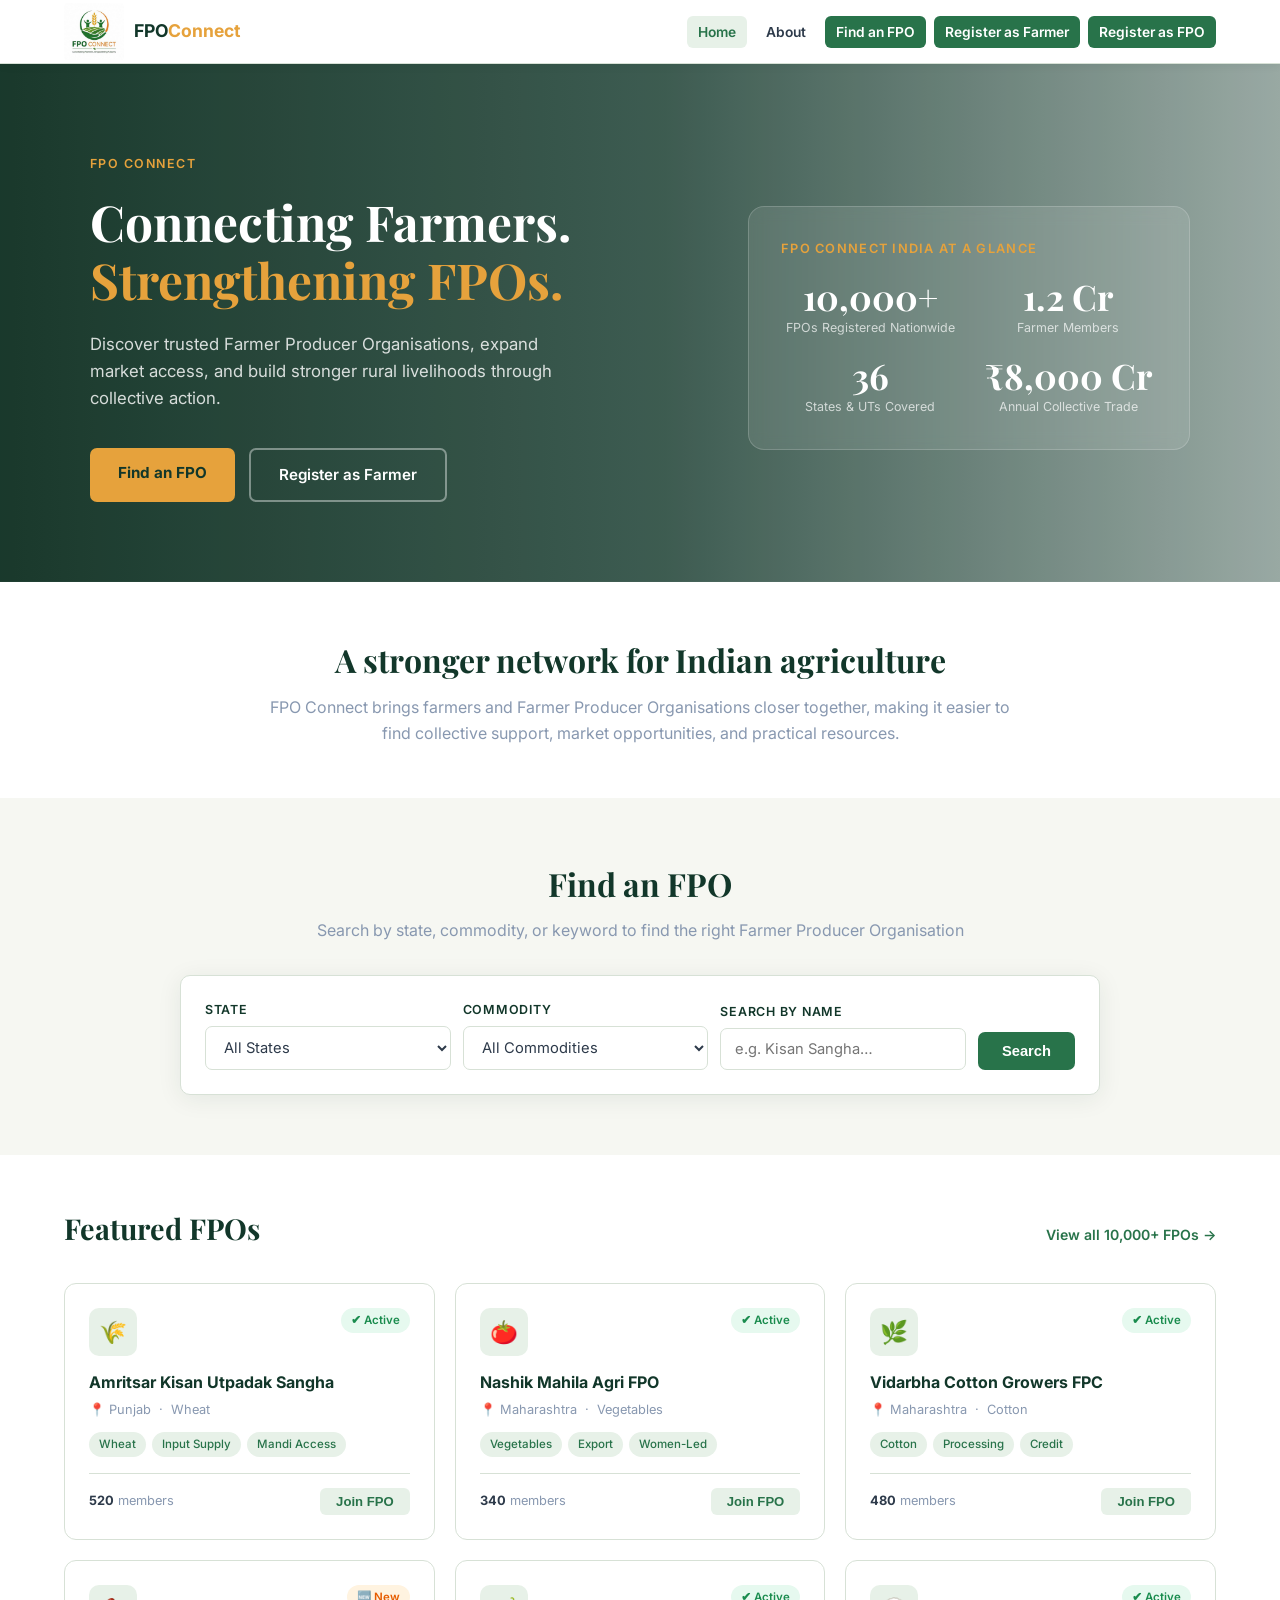
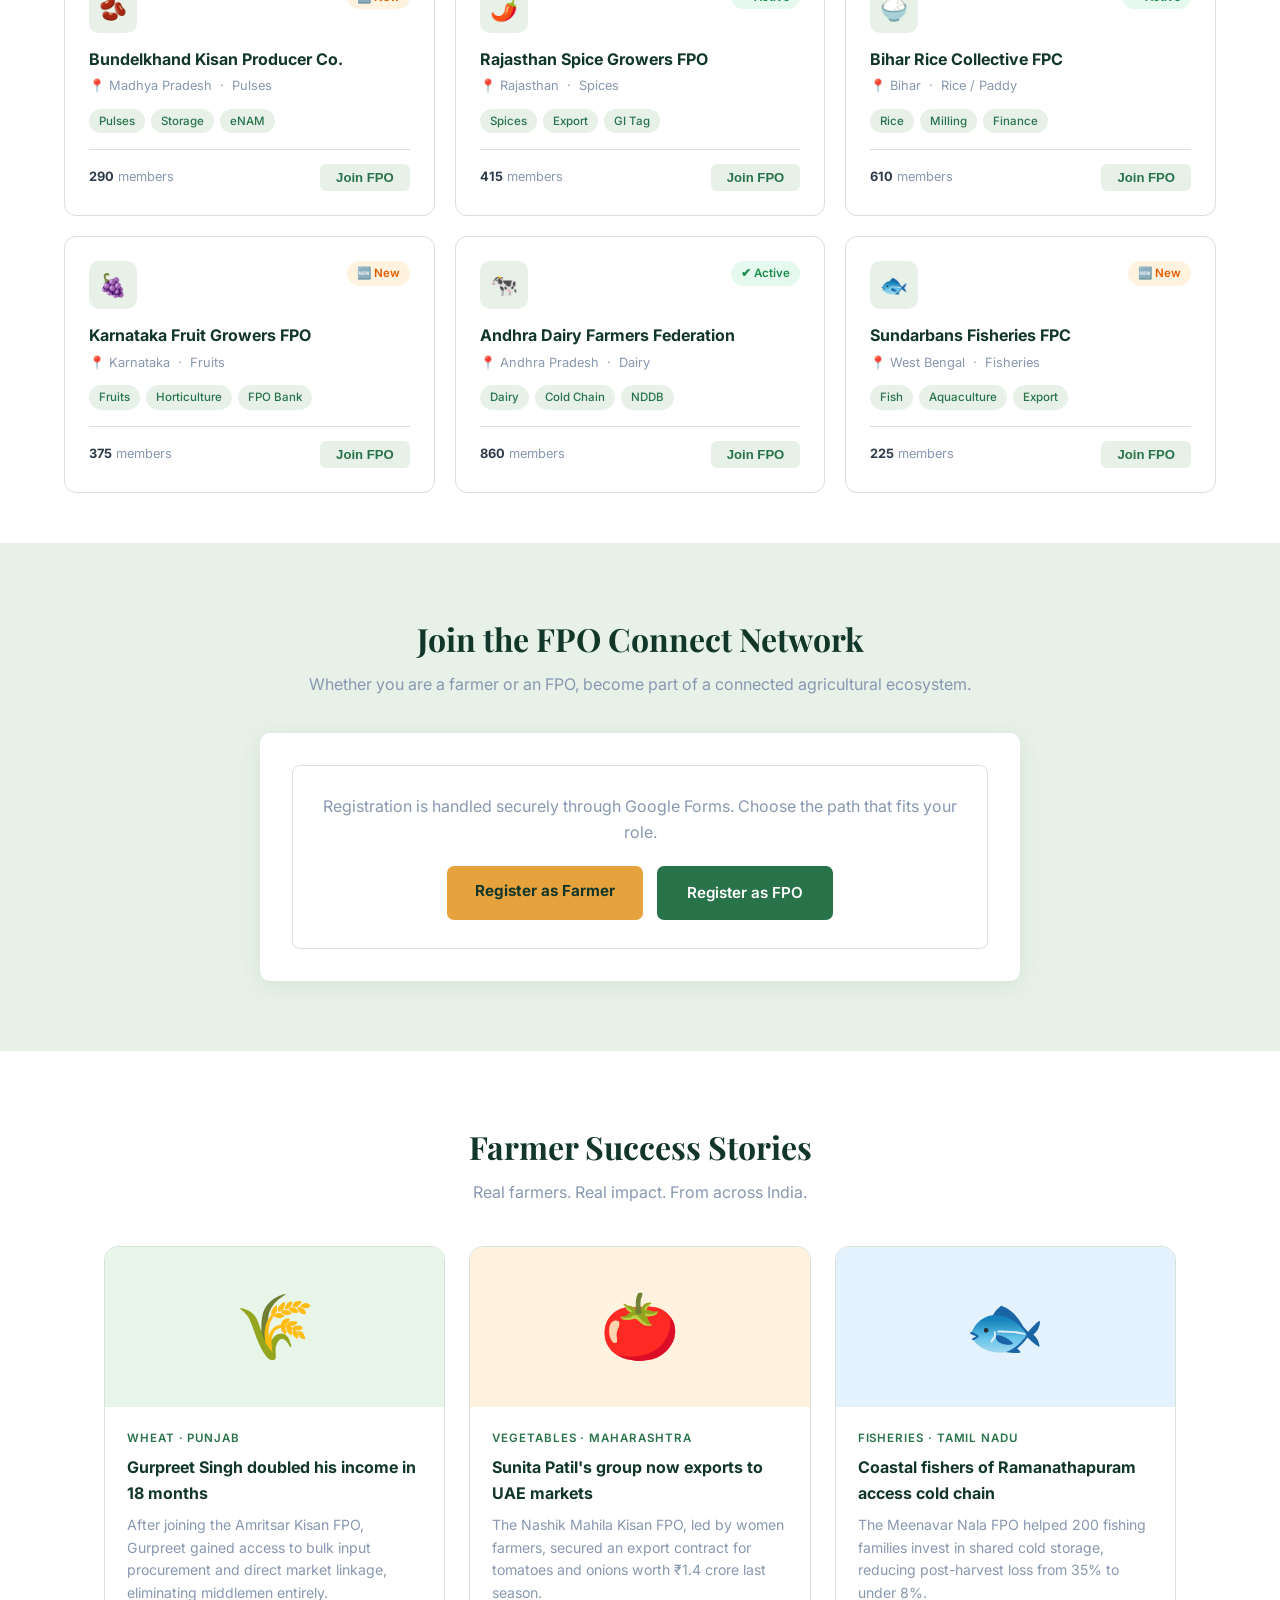
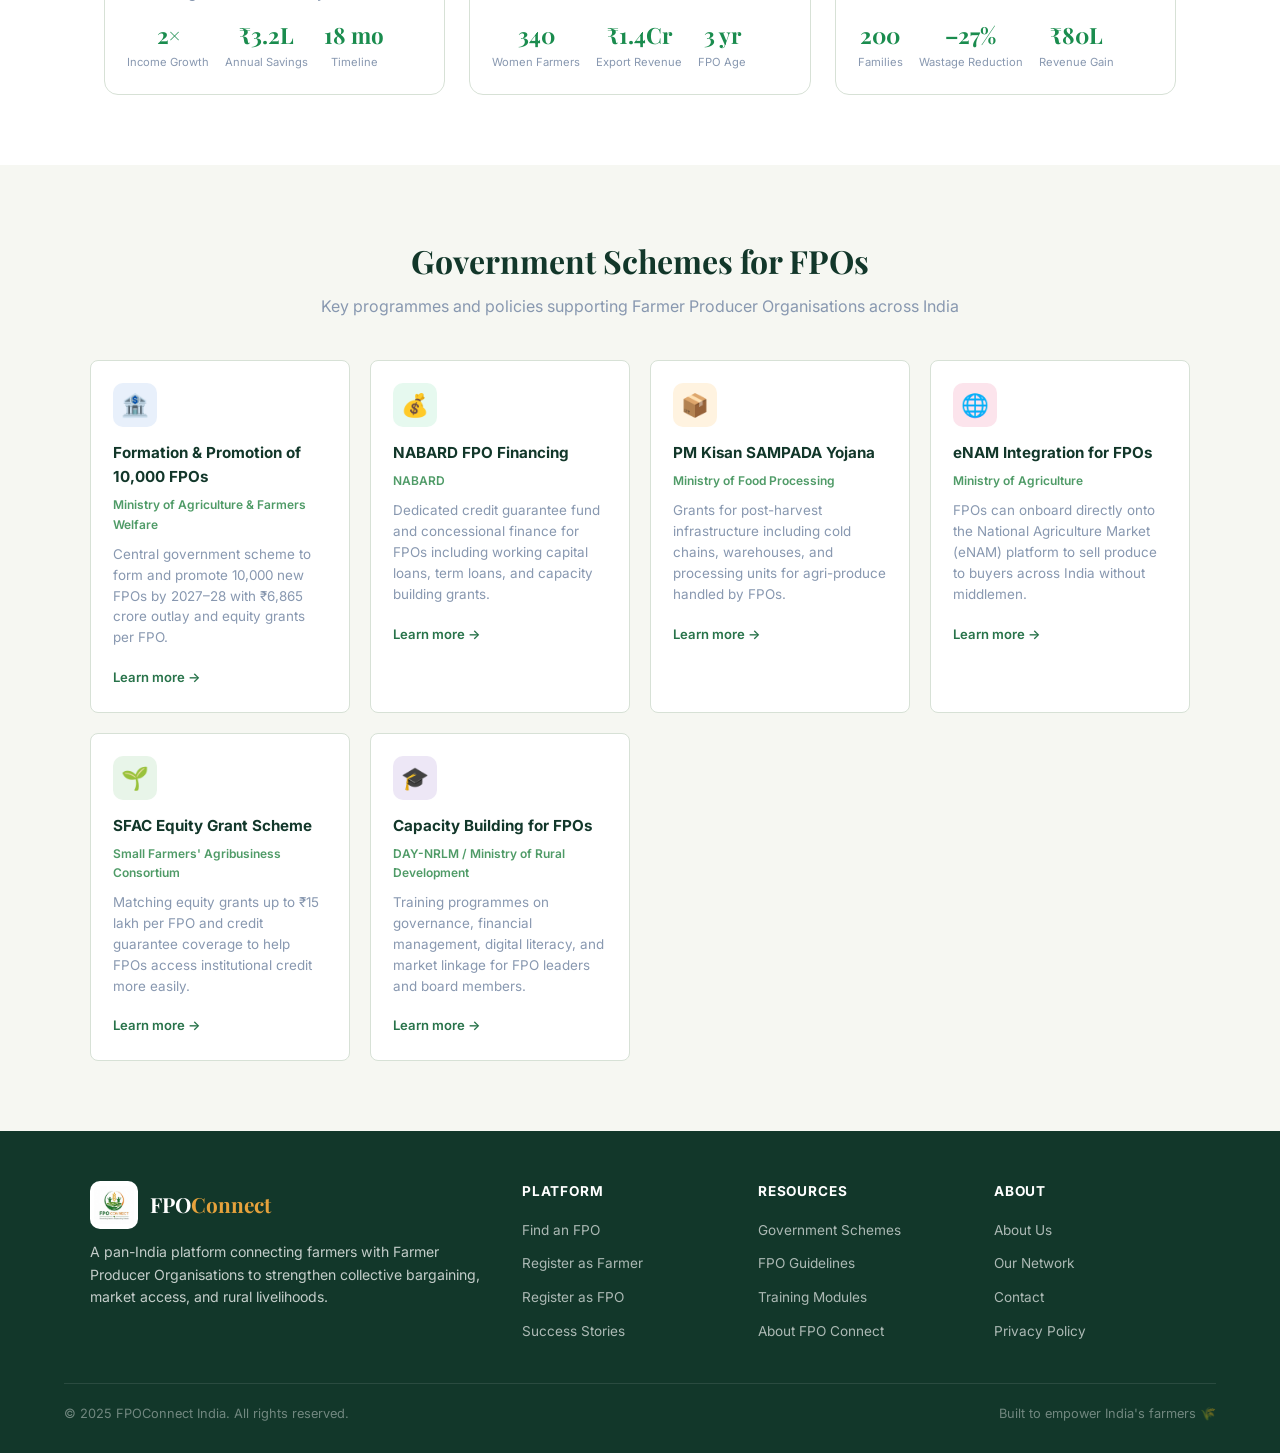
==== index.html @ 948e5278 "Add new HTML pages for various FPO schemes - Created capacity-building-fpos.html for training progra" ====
<!DOCTYPE html>
<html lang="en">
<head>
<meta charset="UTF-8"/>
<meta name="viewport" content="width=device-width, initial-scale=1.0"/>
<title>FPO Connect India – Find & Join Farmer Producer Organisations</title>
<link href="https://fonts.googleapis.com/css2?family=Inter:wght@300;400;500;600;700&family=Playfair+Display:wght@700&display=swap" rel="stylesheet"/>
<style>
  :root {
    --blue-dark: #12372a;
    --blue-mid: #28734a;
    --blue-light: #4f9b67;
    --blue-pale: #e7f1e8;
    --accent: #e6a23c;
    --white: #ffffff;
    --gray-light: #f6f7f2;
    --gray-mid: #8898b0;
    --gray-dark: #2d3a4a;
    --green: #1a8c4e;
    --border: #d7e1d6;
  }
  *, *::before, *::after { box-sizing: border-box; margin: 0; padding: 0; }
  html { scroll-behavior: smooth; }
  body { font-family: 'Inter', sans-serif; color: var(--gray-dark); background: var(--white); line-height: 1.6; }

  /* NAV */
  nav {
    position: sticky; top: 0; z-index: 100;
    background: var(--white);
    border-bottom: 1px solid var(--border);
    display: flex; align-items: center; justify-content: space-between;
    padding: 0 5%; height: 64px;
    box-shadow: 0 2px 8px rgba(18,55,42,0.07);
  }
  .nav-logo { display: flex; align-items: center; gap: 10px; text-decoration: none; }
  .nav-logo-icon { width: 36px; height: 36px; background: var(--blue-mid); border-radius: 8px; display: flex; align-items: center; justify-content: center; }
  .nav-logo-icon svg { width: 22px; height: 22px; fill: white; }
  .nav-logo-img { width: 60px; height: 60px; object-fit: contain; border-radius: 6px; }
  .nav-logo-text { font-weight: 700; font-size: 1.1rem; color: var(--blue-dark); }
  .nav-logo-text span { color: var(--accent); }
  .nav-links { display: flex; align-items: center; gap: 8px; list-style: none; }
  .nav-links a { text-decoration: none; color: var(--gray-dark); font-size: 0.86rem; font-weight: 600; padding: 8px 11px; border-radius: 6px; transition: color 0.2s, background 0.2s; }
  .nav-links a:hover, .nav-links a.active { color: var(--blue-mid); background: var(--blue-pale); }
  .nav-links a.nav-cta { color: white; background: var(--blue-mid); }
  .nav-links a.nav-cta:hover { color: white; background: var(--blue-dark); }
  .nav-links a:hover { color: var(--blue-mid); }
  .nav-cta { background: var(--blue-mid); color: white; border: none; padding: 9px 20px; border-radius: 6px; font-size: 0.88rem; font-weight: 600; cursor: pointer; text-decoration: none; transition: background 0.2s; }
  .nav-cta:hover { background: var(--blue-dark); }

  /* HERO */
  .hero {
    background: linear-gradient(90deg, rgba(12,45,31,0.94) 0%, rgba(18,55,42,0.8) 52%, rgba(18,55,42,0.38) 100%), url('https://images.unsplash.com/photo-1501004318641-b39e6451bec6?auto=format&fit=crop&w=1800&q=85');
    background-size: cover;
    background-position: center;
    color: white;
    padding: 90px 5% 80px;
    position: relative;
    overflow: hidden;
  }
  .hero::before { content: ''; position: absolute; inset: 0; background: rgba(18,55,42,0.08); pointer-events: none; }
  .hero-inner { max-width: 1100px; margin: 0 auto; display: grid; grid-template-columns: 1.15fr 0.85fr; gap: 60px; align-items: center; position: relative; z-index: 1; }
  .hero-eyebrow { font-size: 0.78rem; font-weight: 600; letter-spacing: 0.12em; text-transform: uppercase; color: var(--accent); margin-bottom: 18px; }
  .hero h1 { font-family: 'Playfair Display', serif; font-size: clamp(2rem, 4vw, 3.1rem); line-height: 1.18; margin-bottom: 22px; }
  .hero h1 span { color: var(--accent); }
  .hero-sub { font-size: 1.05rem; color: rgba(255,255,255,0.82); margin-bottom: 36px; max-width: 480px; }
  .hero-btns { display: flex; gap: 14px; flex-wrap: wrap; }
  .btn-primary { background: var(--accent); color: var(--blue-dark); padding: 13px 28px; border-radius: 7px; font-weight: 700; font-size: 0.95rem; text-decoration: none; border: none; cursor: pointer; transition: transform 0.15s, box-shadow 0.15s; }
  .btn-primary:hover { transform: translateY(-2px); box-shadow: 0 6px 20px rgba(244,160,33,0.4); }
  .btn-secondary { background: transparent; color: white; padding: 13px 28px; border-radius: 7px; font-weight: 600; font-size: 0.95rem; text-decoration: none; border: 2px solid rgba(255,255,255,0.4); cursor: pointer; transition: border-color 0.2s; }
  .btn-secondary:hover { border-color: white; }

  /* Hero stats card */
  .hero-stats { background: rgba(255,255,255,0.1); border: 1px solid rgba(255,255,255,0.18); border-radius: 16px; padding: 32px; backdrop-filter: blur(8px); }
  .hero-stats h3 { font-size: 0.8rem; font-weight: 600; letter-spacing: 0.1em; text-transform: uppercase; color: var(--accent); margin-bottom: 20px; }
  .stat-row { display: grid; grid-template-columns: 1fr 1fr; gap: 20px; }
  .stat-item { text-align: center; }
  .stat-num { font-family: 'Playfair Display', serif; font-size: 2.2rem; font-weight: 700; color: white; line-height: 1; }
  .stat-label { font-size: 0.78rem; color: rgba(255,255,255,0.7); margin-top: 4px; }

  /* SEARCH SECTION */
  .search-section { background: var(--gray-light); padding: 60px 5%; }
  .search-section h2 { text-align: center; font-family: 'Playfair Display', serif; font-size: 2rem; color: var(--blue-dark); margin-bottom: 8px; }
  .search-section p { text-align: center; color: var(--gray-mid); margin-bottom: 32px; }
  .search-box { max-width: 920px; margin: 0 auto; background: white; border-radius: 10px; border: 1px solid var(--border); box-shadow: 0 4px 24px rgba(18,55,42,0.08); padding: 24px; }
  .search-row { display: grid; grid-template-columns: 1fr 1fr 1fr auto; gap: 12px; align-items: end; }
  .field label { display: block; font-size: 0.78rem; font-weight: 600; color: var(--blue-dark); margin-bottom: 6px; text-transform: uppercase; letter-spacing: 0.06em; }
  .field select, .field input { width: 100%; padding: 11px 14px; border: 1.5px solid var(--border); border-radius: 7px; font-size: 0.92rem; font-family: 'Inter', sans-serif; color: var(--gray-dark); background: white; outline: none; transition: border-color 0.2s; }
  .field select:focus, .field input:focus { border-color: var(--blue-light); }
  .search-btn { background: var(--blue-mid); color: white; border: none; padding: 11px 24px; border-radius: 7px; font-size: 0.92rem; font-weight: 600; cursor: pointer; white-space: nowrap; transition: background 0.2s; }
  .search-btn:hover { background: var(--blue-dark); }

  /* FPO DIRECTORY */
  .directory { padding: 70px 5%; max-width: 1200px; margin: 0 auto; }
  .section-header { display: flex; justify-content: space-between; align-items: baseline; margin-bottom: 32px; }
  .section-header h2 { font-family: 'Playfair Display', serif; font-size: 1.8rem; color: var(--blue-dark); }
  .section-header a { color: var(--blue-mid); font-size: 0.88rem; font-weight: 600; text-decoration: none; }
  .fpo-grid { display: grid; grid-template-columns: repeat(auto-fill, minmax(300px, 1fr)); gap: 20px; }
  .fpo-card {
    background: white; border: 1.5px solid var(--border); border-radius: 12px; padding: 24px;
    transition: border-color 0.2s, box-shadow 0.2s; cursor: pointer;
  }
  .fpo-card:hover { border-color: var(--blue-light); box-shadow: 0 6px 24px rgba(18,55,42,0.1); transform: translateY(-2px); }
  .fpo-card-top { display: flex; justify-content: space-between; align-items: flex-start; margin-bottom: 14px; }
  .fpo-avatar { width: 48px; height: 48px; border-radius: 10px; background: var(--blue-pale); display: flex; align-items: center; justify-content: center; font-size: 1.4rem; }
  .fpo-badge { font-size: 0.72rem; font-weight: 600; padding: 3px 10px; border-radius: 20px; }
  .badge-active { background: #e6f9ef; color: var(--green); }
  .badge-new { background: #fff3e0; color: #e65c00; }
  .fpo-name { font-weight: 700; font-size: 1rem; color: var(--blue-dark); margin-bottom: 4px; }
  .fpo-meta { font-size: 0.8rem; color: var(--gray-mid); margin-bottom: 12px; }
  .fpo-tags { display: flex; flex-wrap: wrap; gap: 6px; margin-bottom: 16px; }
  .tag { font-size: 0.72rem; background: var(--blue-pale); color: var(--blue-mid); padding: 3px 10px; border-radius: 20px; font-weight: 500; }
  .fpo-card-footer { display: flex; justify-content: space-between; align-items: center; border-top: 1px solid var(--border); padding-top: 14px; }
  .fpo-members { font-size: 0.8rem; color: var(--gray-mid); }
  .fpo-members strong { color: var(--gray-dark); }
  .join-btn { font-size: 0.82rem; font-weight: 600; color: var(--blue-mid); background: var(--blue-pale); border: none; padding: 6px 16px; border-radius: 6px; cursor: pointer; transition: background 0.2s; }
  .join-btn:hover { background: var(--blue-light); color: white; }

  /* REGISTRATION */
  .registration { background: var(--blue-pale); padding: 70px 5%; }
  .reg-inner { max-width: 760px; margin: 0 auto; }
  .reg-inner h2 { font-family: 'Playfair Display', serif; font-size: 2rem; color: var(--blue-dark); text-align: center; margin-bottom: 8px; }
  .reg-inner > p { text-align: center; color: var(--gray-mid); margin-bottom: 36px; }
  .reg-form { background: white; border-radius: 10px; padding: 32px; box-shadow: 0 4px 24px rgba(18,55,42,0.08); }
  .external-form-card { text-align: center; padding: 28px 20px; border: 1px solid var(--border); border-radius: 8px; background: #fff; }
  .external-form-card p { color: var(--gray-mid); margin-bottom: 20px; }
  .form-grid { display: grid; grid-template-columns: 1fr 1fr; gap: 20px; }
  .form-group { display: flex; flex-direction: column; gap: 6px; }
  .form-group.full { grid-column: 1 / -1; }
  .form-group label { font-size: 0.82rem; font-weight: 600; color: var(--blue-dark); }
  .form-group input, .form-group select, .form-group textarea {
    padding: 11px 14px; border: 1.5px solid var(--border); border-radius: 7px;
    font-size: 0.92rem; font-family: 'Inter', sans-serif; color: var(--gray-dark);
    outline: none; transition: border-color 0.2s; resize: vertical;
  }
  .form-group input:focus, .form-group select:focus, .form-group textarea:focus { border-color: var(--blue-light); }
  .form-submit { margin-top: 24px; text-align: center; }
  .form-submit button { background: var(--blue-mid); color: white; border: none; padding: 14px 40px; border-radius: 8px; font-size: 1rem; font-weight: 700; cursor: pointer; transition: background 0.2s; }
  .form-submit button:hover { background: var(--blue-dark); }
  .form-note { font-size: 0.78rem; color: var(--gray-mid); margin-top: 10px; }

  /* SUCCESS STORIES */
  .stories { padding: 70px 5%; max-width: 1200px; margin: 0 auto; }
  .stories h2 { font-family: 'Playfair Display', serif; font-size: 2rem; color: var(--blue-dark); text-align: center; margin-bottom: 8px; }
  .stories > p { text-align: center; color: var(--gray-mid); margin-bottom: 40px; }
  .stories-grid { display: grid; grid-template-columns: repeat(auto-fill, minmax(320px, 1fr)); gap: 24px; }
  .story-card { border-radius: 14px; overflow: hidden; border: 1px solid var(--border); transition: box-shadow 0.2s; }
  .story-card:hover { box-shadow: 0 8px 28px rgba(13,43,94,0.12); }
  .story-img { height: 160px; display: flex; align-items: center; justify-content: center; font-size: 4rem; }
  .story-body { padding: 22px; }
  .story-tag { font-size: 0.72rem; font-weight: 600; text-transform: uppercase; letter-spacing: 0.08em; color: var(--blue-mid); margin-bottom: 8px; }
  .story-title { font-weight: 700; font-size: 1rem; color: var(--blue-dark); margin-bottom: 8px; }
  .story-text { font-size: 0.88rem; color: var(--gray-mid); line-height: 1.6; margin-bottom: 14px; }
  .story-impact { display: flex; gap: 16px; }
  .impact-item { text-align: center; }
  .impact-num { font-family: 'Playfair Display', serif; font-size: 1.4rem; color: var(--green); font-weight: 700; }
  .impact-label { font-size: 0.7rem; color: var(--gray-mid); }

  /* SCHEMES */
  .schemes { background: var(--gray-light); padding: 70px 5%; }
  .schemes-inner { max-width: 1100px; margin: 0 auto; }
  .schemes-inner h2 { font-family: 'Playfair Display', serif; font-size: 2rem; color: var(--blue-dark); text-align: center; margin-bottom: 8px; }
  .schemes-inner > p { text-align: center; color: var(--gray-mid); margin-bottom: 40px; }
  .schemes-grid { display: grid; grid-template-columns: repeat(auto-fill, minmax(260px, 1fr)); gap: 20px; }
  .scheme-card { background: white; border-radius: 8px; padding: 22px; border: 1.5px solid var(--border); transition: transform 0.2s, box-shadow 0.2s; }
  .scheme-card:hover { transform: translateY(-2px); box-shadow: 0 8px 22px rgba(18,55,42,0.08); }
  .scheme-icon { width: 44px; height: 44px; border-radius: 10px; display: flex; align-items: center; justify-content: center; font-size: 1.4rem; margin-bottom: 14px; }
  .scheme-name { font-weight: 700; font-size: 0.95rem; color: var(--blue-dark); margin-bottom: 6px; }
  .scheme-ministry { font-size: 0.75rem; color: var(--blue-light); font-weight: 600; margin-bottom: 10px; }
  .scheme-desc { font-size: 0.84rem; color: var(--gray-mid); line-height: 1.55; margin-bottom: 16px; }
  .scheme-link { font-size: 0.82rem; font-weight: 600; color: var(--blue-mid); text-decoration: none; }
  .scheme-link:hover { text-decoration: underline; }

  /* FOOTER */
  footer { background: var(--blue-dark); color: rgba(255,255,255,0.75); padding: 50px 5% 28px; }
  .footer-inner { max-width: 1100px; margin: 0 auto; display: grid; grid-template-columns: 2fr 1fr 1fr 1fr; gap: 40px; margin-bottom: 40px; }
  .footer-brand p { font-size: 0.88rem; margin-top: 12px; line-height: 1.6; }
  .footer-col h4 { color: white; font-size: 0.85rem; font-weight: 700; margin-bottom: 14px; text-transform: uppercase; letter-spacing: 0.06em; }
  .footer-col ul { list-style: none; display: flex; flex-direction: column; gap: 8px; }
  .footer-col ul a { color: rgba(255,255,255,0.65); text-decoration: none; font-size: 0.85rem; transition: color 0.2s; }
  .footer-col ul a:hover { color: white; }
  .footer-bottom { border-top: 1px solid rgba(255,255,255,0.1); padding-top: 20px; display: flex; justify-content: space-between; font-size: 0.8rem; color: rgba(255,255,255,0.4); }

  /* MODAL */
  .modal-overlay { display: none; position: fixed; inset: 0; background: rgba(0,0,0,0.5); z-index: 200; align-items: center; justify-content: center; }
  .modal-overlay.open { display: flex; }
  .modal { background: white; border-radius: 16px; padding: 36px; max-width: 460px; width: 90%; position: relative; }
  .modal h3 { font-family: 'Playfair Display', serif; font-size: 1.5rem; color: var(--blue-dark); margin-bottom: 8px; }
  .modal p { font-size: 0.9rem; color: var(--gray-mid); margin-bottom: 24px; }
  .modal-close { position: absolute; top: 16px; right: 20px; background: none; border: none; font-size: 1.4rem; cursor: pointer; color: var(--gray-mid); }
  .modal-fields { display: flex; flex-direction: column; gap: 14px; }
  .modal-fields input, .modal-fields select { padding: 11px 14px; border: 1.5px solid var(--border); border-radius: 7px; font-size: 0.92rem; font-family: 'Inter', sans-serif; outline: none; }
  .modal-fields input:focus, .modal-fields select:focus { border-color: var(--blue-light); }
  .modal-submit { background: var(--blue-mid); color: white; border: none; padding: 13px; border-radius: 7px; font-size: 0.95rem; font-weight: 700; cursor: pointer; width: 100%; margin-top: 6px; transition: background 0.2s; }
  .modal-submit:hover { background: var(--blue-dark); }
  .menu-toggle { display: none; border: 0; background: var(--blue-pale); color: var(--blue-dark); border-radius: 6px; padding: 8px 10px; font-size: 1.15rem; cursor: pointer; }
  .about-band { padding: 52px 5%; background: white; text-align: center; }
  .about-band-inner { max-width: 760px; margin: 0 auto; }
  .about-band h2 { font-family: 'Playfair Display', serif; color: var(--blue-dark); font-size: 2rem; margin-bottom: 10px; }
  .about-band p { color: var(--gray-mid); }

  /* TOAST */
  .toast { position: fixed; bottom: 30px; right: 30px; background: var(--green); color: white; padding: 14px 24px; border-radius: 8px; font-weight: 600; font-size: 0.9rem; z-index: 300; transform: translateY(80px); opacity: 0; transition: all 0.3s; box-shadow: 0 4px 20px rgba(0,0,0,0.15); }
  .toast.show { transform: translateY(0); opacity: 1; }

  @media (max-width: 768px) {
    .menu-toggle { display: block; }
    .nav-links { display: none; position: absolute; top: 64px; left: 0; right: 0; padding: 12px 5%; background: white; border-bottom: 1px solid var(--border); box-shadow: 0 8px 16px rgba(18,55,42,0.08); flex-direction: column; align-items: stretch; gap: 4px; }
    .nav-links.open { display: flex; }
    .nav-links a { display: block; padding: 11px 12px; }
    .hero-inner { grid-template-columns: 1fr; }
    .hero-stats { display: none; }
    .search-row { grid-template-columns: 1fr 1fr; }
    .form-grid { grid-template-columns: 1fr; }
    .footer-inner { grid-template-columns: 1fr 1fr; }
    .hero { padding: 70px 5% 60px; background-position: 62% center; }
    .hero-btns a { flex: 1 1 100%; text-align: center; }
    .search-row { grid-template-columns: 1fr; }
    .section-header { align-items: flex-start; gap: 12px; flex-direction: column; }
  }
  @media (max-width: 480px) { .footer-inner { grid-template-columns: 1fr; gap: 26px; } .footer-bottom { flex-direction: column; gap: 6px; } .hero h1 { font-size: 2.15rem; } .reg-form { padding: 20px; } }
</style>
</head>
<body>

<!-- NAV -->
<nav>
  <a href="#home" class="nav-logo">
    <img class="nav-logo-img" src="/assets/fpo.jpeg" alt="FPO Connect Logo" srcset="">
    <span class="nav-logo-text">FPO<span>Connect</span></span>
  </a>
  <button class="menu-toggle" aria-label="Toggle navigation" aria-expanded="false" onclick="toggleMenu()">☰</button>
  <ul class="nav-links" id="navLinks">
    <li><a href="#home" class="active">Home</a></li>
    <li><a href="#about">About</a></li>
    <li><a href="#directory" class="nav-cta">Find an FPO</a></li>
    <li><a href="https://forms.gle/aXaDpitBj1ysu8rj6" class="nav-cta" target="_blank" rel="noopener noreferrer">Register as Farmer</a></li>
    <li><a href="https://forms.gle/9omLhU66EwejdJ8R9" class="nav-cta" target="_blank" rel="noopener noreferrer">Register as FPO</a></li>
  </ul>
</nav>

<!-- HERO -->
<section class="hero" id="home">
  <div class="hero-inner">
    <div>
      <div class="hero-eyebrow">FPO Connect</div>
      <h1>Connecting Farmers. <span>Strengthening FPOs.</span></h1>
      <p class="hero-sub">Discover trusted Farmer Producer Organisations, expand market access, and build stronger rural livelihoods through collective action.</p>
      <div class="hero-btns">
        <a href="#directory" class="btn-primary">Find an FPO</a>
        <a href="https://forms.gle/aXaDpitBj1ysu8rj6" class="btn-secondary" target="_blank" rel="noopener noreferrer">Register as Farmer</a>
      </div>
    </div>
    <div class="hero-stats">
      <h3>FPO Connect India at a Glance</h3>
      <div class="stat-row">
        <div class="stat-item"><div class="stat-num">10,000+</div><div class="stat-label">FPOs Registered Nationwide</div></div>
        <div class="stat-item"><div class="stat-num">1.2 Cr</div><div class="stat-label">Farmer Members</div></div>
        <div class="stat-item"><div class="stat-num">36</div><div class="stat-label">States & UTs Covered</div></div>
        <div class="stat-item"><div class="stat-num">₹8,000 Cr</div><div class="stat-label">Annual Collective Trade</div></div>
      </div>
    </div>
  </div>
</section>

<section class="about-band" id="about">
  <div class="about-band-inner">
    <h2>A stronger network for Indian agriculture</h2>
    <p>FPO Connect brings farmers and Farmer Producer Organisations closer together, making it easier to find collective support, market opportunities, and practical resources.</p>
  </div>
</section>

<!-- SEARCH -->
<section class="search-section" id="directory">
  <h2>Find an FPO</h2>
  <p>Search by state, commodity, or keyword to find the right Farmer Producer Organisation</p>
  <div class="search-box">
    <div class="search-row">
      <div class="field">
        <label>State</label>
        <select id="stateFilter">
          <option value="">All States</option>
          <option>Uttar Pradesh</option><option>Maharashtra</option><option>Punjab</option>
          <option>Rajasthan</option><option>Madhya Pradesh</option><option>Bihar</option>
          <option>Karnataka</option><option>Andhra Pradesh</option><option>Tamil Nadu</option>
          <option>Gujarat</option><option>West Bengal</option><option>Odisha</option>
          <option>Telangana</option><option>Haryana</option><option>Himachal Pradesh</option><option>Arunachal Pradesh</option><option>Assam</option><option>Chhattisgarh</option><option>Goa</option><option>Jharkhand</option><option>Kerala</option><option>Manipur</option><option>Meghalaya</option><option>Mizoram</option><option>Nagaland</option><option>Sikkim</option><option>Tripura</option><option>Uttarakhand</option><option>Andaman and Nicobar Islands</option><option>Chandigarh</option><option>Dadra and Nagar Haveli and Daman and Diu</option><option>Delhi</option><option>Jammu and Kashmir</option><option>Ladakh</option><option>Lakshadweep</option><option>Puducherry</option>

        </select>
      </div>
      <div class="field">
        <label>Commodity</label>
        <select id="commodityFilter">
          <option value="">All Commodities</option>
          <option>Rice / Paddy</option><option>Wheat</option><option>Maize</option>
          <option>Vegetables</option><option>Fruits</option><option>Pulses</option>
          <option>Oilseeds</option><option>Cotton</option><option>Sugarcane</option>
          <option>Spices</option><option>Dairy</option><option>Fisheries</option>
        </select>
      </div>
      <div class="field">
        <label>Search by name</label>
        <input type="text" id="nameSearch" placeholder="e.g. Kisan Sangha…"/>
      </div>
      <button class="search-btn" onclick="filterFPOs()">Search</button>
    </div>
  </div>
</section>

<!-- FPO DIRECTORY -->
<section style="padding: 50px 5%;">
  <div style="max-width:1200px;margin:0 auto;">
    <div class="section-header">
      <h2>Featured FPOs</h2>
      <a href="#directory">View all 10,000+ FPOs →</a>
    </div>
    <div class="fpo-grid" id="fpoGrid">
      <!-- Cards injected by JS -->
    </div>
  </div>
</section>

<!-- REGISTRATION -->
<section class="registration" id="register">
  <div class="reg-inner">
    <h2>Join the FPO Connect Network</h2>
    <p>Whether you are a farmer or an FPO, become part of a connected agricultural ecosystem.</p>
    <div class="reg-form">
      <div class="external-form-card">
        <p>Registration is handled securely through Google Forms. Choose the path that fits your role.</p>
        <div class="hero-btns" style="justify-content:center;">
          <a href="https://forms.gle/aXaDpitBj1ysu8rj6" class="btn-primary" target="_blank" rel="noopener noreferrer">Register as Farmer</a>
          <a href="https://forms.gle/9omLhU66EwejdJ8R9" class="btn-secondary" style="background:var(--blue-mid);border-color:var(--blue-mid);" target="_blank" rel="noopener noreferrer">Register as FPO</a>
        </div>
      </div>
    </div>
  </div>
</section>

<!-- SUCCESS STORIES -->
<section class="stories" id="stories">
  <h2>Farmer Success Stories</h2>
  <p>Real farmers. Real impact. From across India.</p>
  <div class="stories-grid">
    <div class="story-card">
      <div class="story-img" style="background:#e8f5e9;">🌾</div>
      <div class="story-body">
        <div class="story-tag">Wheat · Punjab</div>
        <div class="story-title">Gurpreet Singh doubled his income in 18 months</div>
        <p class="story-text">After joining the Amritsar Kisan FPO, Gurpreet gained access to bulk input procurement and direct market linkage, eliminating middlemen entirely.</p>
        <div class="story-impact">
          <div class="impact-item"><div class="impact-num">2×</div><div class="impact-label">Income Growth</div></div>
          <div class="impact-item"><div class="impact-num">₹3.2L</div><div class="impact-label">Annual Savings</div></div>
          <div class="impact-item"><div class="impact-num">18 mo</div><div class="impact-label">Timeline</div></div>
        </div>
      </div>
    </div>
    <div class="story-card">
      <div class="story-img" style="background:#fff3e0;">🍅</div>
      <div class="story-body">
        <div class="story-tag">Vegetables · Maharashtra</div>
        <div class="story-title">Sunita Patil's group now exports to UAE markets</div>
        <p class="story-text">The Nashik Mahila Kisan FPO, led by women farmers, secured an export contract for tomatoes and onions worth ₹1.4 crore last season.</p>
        <div class="story-impact">
          <div class="impact-item"><div class="impact-num">340</div><div class="impact-label">Women Farmers</div></div>
          <div class="impact-item"><div class="impact-num">₹1.4Cr</div><div class="impact-label">Export Revenue</div></div>
          <div class="impact-item"><div class="impact-num">3 yr</div><div class="impact-label">FPO Age</div></div>
        </div>
      </div>
    </div>
    <div class="story-card">
      <div class="story-img" style="background:#e3f2fd;">🐟</div>
      <div class="story-body">
        <div class="story-tag">Fisheries · Tamil Nadu</div>
        <div class="story-title">Coastal fishers of Ramanathapuram access cold chain</div>
        <p class="story-text">The Meenavar Nala FPO helped 200 fishing families invest in shared cold storage, reducing post-harvest loss from 35% to under 8%.</p>
        <div class="story-impact">
          <div class="impact-item"><div class="impact-num">200</div><div class="impact-label">Families</div></div>
          <div class="impact-item"><div class="impact-num">–27%</div><div class="impact-label">Wastage Reduction</div></div>
          <div class="impact-item"><div class="impact-num">₹80L</div><div class="impact-label">Revenue Gain</div></div>
        </div>
      </div>
    </div>
  </div>
</section>

<!-- SCHEMES -->
<section class="schemes" id="schemes">
  <div class="schemes-inner">
    <h2>Government Schemes for FPOs</h2>
    <p>Key programmes and policies supporting Farmer Producer Organisations across India</p>
    <div class="schemes-grid">
      <div class="scheme-card">
        <div class="scheme-icon" style="background:#e8f0fb;">🏦</div>
        <div class="scheme-name">Formation & Promotion of 10,000 FPOs</div>
        <div class="scheme-ministry">Ministry of Agriculture & Farmers Welfare</div>
        <p class="scheme-desc">Central government scheme to form and promote 10,000 new FPOs by 2027–28 with ₹6,865 crore outlay and equity grants per FPO.</p>
        <a href="schemes/formation-promotion-10000-fpos.html" class="scheme-link">Learn more →</a>
      </div>
      <div class="scheme-card">
        <div class="scheme-icon" style="background:#e6f9ef;">💰</div>
        <div class="scheme-name">NABARD FPO Financing</div>
        <div class="scheme-ministry">NABARD</div>
        <p class="scheme-desc">Dedicated credit guarantee fund and concessional finance for FPOs including working capital loans, term loans, and capacity building grants.</p>
        <a href="schemes/nabard-fpo-financing.html" class="scheme-link">Learn more →</a>
      </div>
      <div class="scheme-card">
        <div class="scheme-icon" style="background:#fff3e0;">📦</div>
        <div class="scheme-name">PM Kisan SAMPADA Yojana</div>
        <div class="scheme-ministry">Ministry of Food Processing</div>
        <p class="scheme-desc">Grants for post-harvest infrastructure including cold chains, warehouses, and processing units for agri-produce handled by FPOs.</p>
        <a href="schemes/pm-kisan-sampada-yojana.html" class="scheme-link">Learn more →</a>
      </div>
      <div class="scheme-card">
        <div class="scheme-icon" style="background:#fce4ec;">🌐</div>
        <div class="scheme-name">eNAM Integration for FPOs</div>
        <div class="scheme-ministry">Ministry of Agriculture</div>
        <p class="scheme-desc">FPOs can onboard directly onto the National Agriculture Market (eNAM) platform to sell produce to buyers across India without middlemen.</p>
        <a href="schemes/enam-integration-fpos.html" class="scheme-link">Learn more →</a>
      </div>
      <div class="scheme-card">
        <div class="scheme-icon" style="background:#e8f5e9;">🌱</div>
        <div class="scheme-name">SFAC Equity Grant Scheme</div>
        <div class="scheme-ministry">Small Farmers' Agribusiness Consortium</div>
        <p class="scheme-desc">Matching equity grants up to ₹15 lakh per FPO and credit guarantee coverage to help FPOs access institutional credit more easily.</p>
        <a href="schemes/sfac-equity-grant.html" class="scheme-link">Learn more →</a>
      </div>
      <div class="scheme-card">
        <div class="scheme-icon" style="background:#ede7f6;">🎓</div>
        <div class="scheme-name">Capacity Building for FPOs</div>
        <div class="scheme-ministry">DAY-NRLM / Ministry of Rural Development</div>
        <p class="scheme-desc">Training programmes on governance, financial management, digital literacy, and market linkage for FPO leaders and board members.</p>
        <a href="schemes/capacity-building-fpos.html" class="scheme-link">Learn more →</a>
      </div>
    </div>
  </div>
</section>

<!-- FOOTER -->
<footer>
  <div class="footer-inner">
    <div class="footer-brand">
      <div style="display:flex;align-items:center;gap:12px;">
        <div style="background:white;border-radius:10px;padding:4px;display:flex;align-items:center;justify-content:center;">
          <img src="assets/fpo.jpeg" alt="FPO Connect logo" style="width:40px;height:40px;object-fit:contain;display:block;"/>
        </div>
        <span style="font-family:'Playfair Display',serif;font-size:1.3rem;color:white;font-weight:700;">FPO<span style="color:var(--accent);">Connect</span></span>
      </div>
      <p>A pan-India platform connecting farmers with Farmer Producer Organisations to strengthen collective bargaining, market access, and rural livelihoods.</p>
    </div>
    <div class="footer-col">
      <h4>Platform</h4>
      <ul>
        <li><a href="#directory">Find an FPO</a></li>
        <li><a href="https://forms.gle/aXaDpitBj1ysu8rj6" target="_blank" rel="noopener noreferrer">Register as Farmer</a></li>
        <li><a href="https://forms.gle/9omLhU66EwejdJ8R9" target="_blank" rel="noopener noreferrer">Register as FPO</a></li>
        <li><a href="#stories">Success Stories</a></li>
      </ul>
    </div>
    <div class="footer-col">
      <h4>Resources</h4>
      <ul>
        <li><a href="#schemes">Government Schemes</a></li>
        <li><a href="schemes/formation-promotion-10000-fpos.html">FPO Guidelines</a></li>
        <li><a href="schemes/capacity-building-fpos.html">Training Modules</a></li>
        <li><a href="#about">About FPO Connect</a></li>
      </ul>
    </div>
    <div class="footer-col">
      <h4>About</h4>
      <ul>
        <li><a href="#about">About Us</a></li>
        <li><a href="#about">Our Network</a></li>
        <li><a href="mailto:connect@fpoconnect.in">Contact</a></li>
        <li><a href="#about">Privacy Policy</a></li>
      </ul>
    </div>
  </div>
  <div class="footer-bottom">
    <span>© 2025 FPOConnect India. All rights reserved.</span>
    <span>Built to empower India's farmers 🌾</span>
  </div>
</footer>

<!-- JOIN MODAL -->
<div class="modal-overlay" id="joinModal">
  <div class="modal">
    <button class="modal-close" onclick="closeModal()">✕</button>
    <h3 id="modalFPOName">Join FPO</h3>
    <p>Enter your basic details and the FPO will contact you within 2 working days.</p>
    <div class="modal-fields">
      <input type="text" placeholder="Your Full Name"/>
      <input type="tel" placeholder="Mobile Number"/>
      <input type="text" placeholder="Your District"/>
      <select><option>Select your main crop</option><option>Rice</option><option>Wheat</option><option>Vegetables</option><option>Fruits</option><option>Pulses</option></select>
      <button class="modal-submit" onclick="modalSubmit()">Send Request to FPO</button>
    </div>
  </div>
</div>

<!-- TOAST -->
<div class="toast" id="toast"></div>

<script>
const fpos = [
  { name: "Amritsar Kisan Utpadak Sangha", state: "Punjab", commodity: "Wheat", members: 520, emoji: "🌾", badge: "active", tags: ["Wheat","Input Supply","Mandi Access"] },
  { name: "Nashik Mahila Agri FPO", state: "Maharashtra", commodity: "Vegetables", members: 340, emoji: "🍅", badge: "active", tags: ["Vegetables","Export","Women-Led"] },
  { name: "Vidarbha Cotton Growers FPC", state: "Maharashtra", commodity: "Cotton", members: 480, emoji: "🌿", badge: "active", tags: ["Cotton","Processing","Credit"] },
  { name: "Bundelkhand Kisan Producer Co.", state: "Madhya Pradesh", commodity: "Pulses", members: 290, emoji: "🫘", badge: "new", tags: ["Pulses","Storage","eNAM"] },
  { name: "Rajasthan Spice Growers FPO", state: "Rajasthan", commodity: "Spices", members: 415, emoji: "🌶️", badge: "active", tags: ["Spices","Export","GI Tag"] },
  { name: "Bihar Rice Collective FPC", state: "Bihar", commodity: "Rice / Paddy", members: 610, emoji: "🍚", badge: "active", tags: ["Rice","Milling","Finance"] },
  { name: "Karnataka Fruit Growers FPO", state: "Karnataka", commodity: "Fruits", members: 375, emoji: "🍇", badge: "new", tags: ["Fruits","Horticulture","FPO Bank"] },
  { name: "Andhra Dairy Farmers Federation", state: "Andhra Pradesh", commodity: "Dairy", members: 860, emoji: "🐄", badge: "active", tags: ["Dairy","Cold Chain","NDDB"] },
  { name: "Sundarbans Fisheries FPC", state: "West Bengal", commodity: "Fisheries", members: 225, emoji: "🐟", badge: "new", tags: ["Fish","Aquaculture","Export"] },
];

function renderFPOs(list) {
  const grid = document.getElementById('fpoGrid');
  grid.innerHTML = list.map(f => `
    <div class="fpo-card" onclick="openModal('${f.name}')">
      <div class="fpo-card-top">
        <div class="fpo-avatar">${f.emoji}</div>
        <span class="fpo-badge ${f.badge === 'active' ? 'badge-active' : 'badge-new'}">${f.badge === 'active' ? '✔ Active' : '🆕 New'}</span>
      </div>
      <div class="fpo-name">${f.name}</div>
      <div class="fpo-meta">📍 ${f.state} &nbsp;·&nbsp; ${f.commodity}</div>
      <div class="fpo-tags">${f.tags.map(t => `<span class="tag">${t}</span>`).join('')}</div>
      <div class="fpo-card-footer">
        <div class="fpo-members"><strong>${f.members}</strong> members</div>
        <button class="join-btn" onclick="event.stopPropagation();openModal('${f.name}')">Join FPO</button>
      </div>
    </div>
  `).join('');
}

function filterFPOs() {
  const state = document.getElementById('stateFilter').value;
  const commodity = document.getElementById('commodityFilter').value;
  const name = document.getElementById('nameSearch').value.toLowerCase();
  const filtered = fpos.filter(f => {
    return (!state || f.state === state) &&
           (!commodity || f.commodity === commodity) &&
           (!name || f.name.toLowerCase().includes(name));
  });
  renderFPOs(filtered.length ? filtered : fpos);
  document.getElementById('directory').scrollIntoView({behavior:'smooth'});
}

function toggleMenu() {
  const links = document.getElementById('navLinks');
  const button = document.querySelector('.menu-toggle');
  const isOpen = links.classList.toggle('open');
  button.setAttribute('aria-expanded', String(isOpen));
}

document.querySelectorAll('.nav-links a[href^="#"]').forEach(link => {
  link.addEventListener('click', () => {
    document.querySelectorAll('.nav-links a').forEach(item => item.classList.remove('active'));
    link.classList.add('active');
    document.getElementById('navLinks').classList.remove('open');
    document.querySelector('.menu-toggle').setAttribute('aria-expanded', 'false');
  });
});

function openModal(name) {
  document.getElementById('modalFPOName').textContent = 'Join ' + name;
  document.getElementById('joinModal').classList.add('open');
}
function closeModal() { document.getElementById('joinModal').classList.remove('open'); }
document.getElementById('joinModal').addEventListener('click', e => { if(e.target === e.currentTarget) closeModal(); });

function showToast(msg) {
  const t = document.getElementById('toast');
  t.textContent = msg;
  t.classList.add('show');
  setTimeout(() => t.classList.remove('show'), 3500);
}

function modalSubmit() { closeModal(); showToast('✅ Request sent! The FPO will contact you soon.'); }
function submitForm() { showToast('✅ Registration received! We\'ll find the right FPO for you within 48 hours.'); }

renderFPOs(fpos);
</script>
</body>
</html>
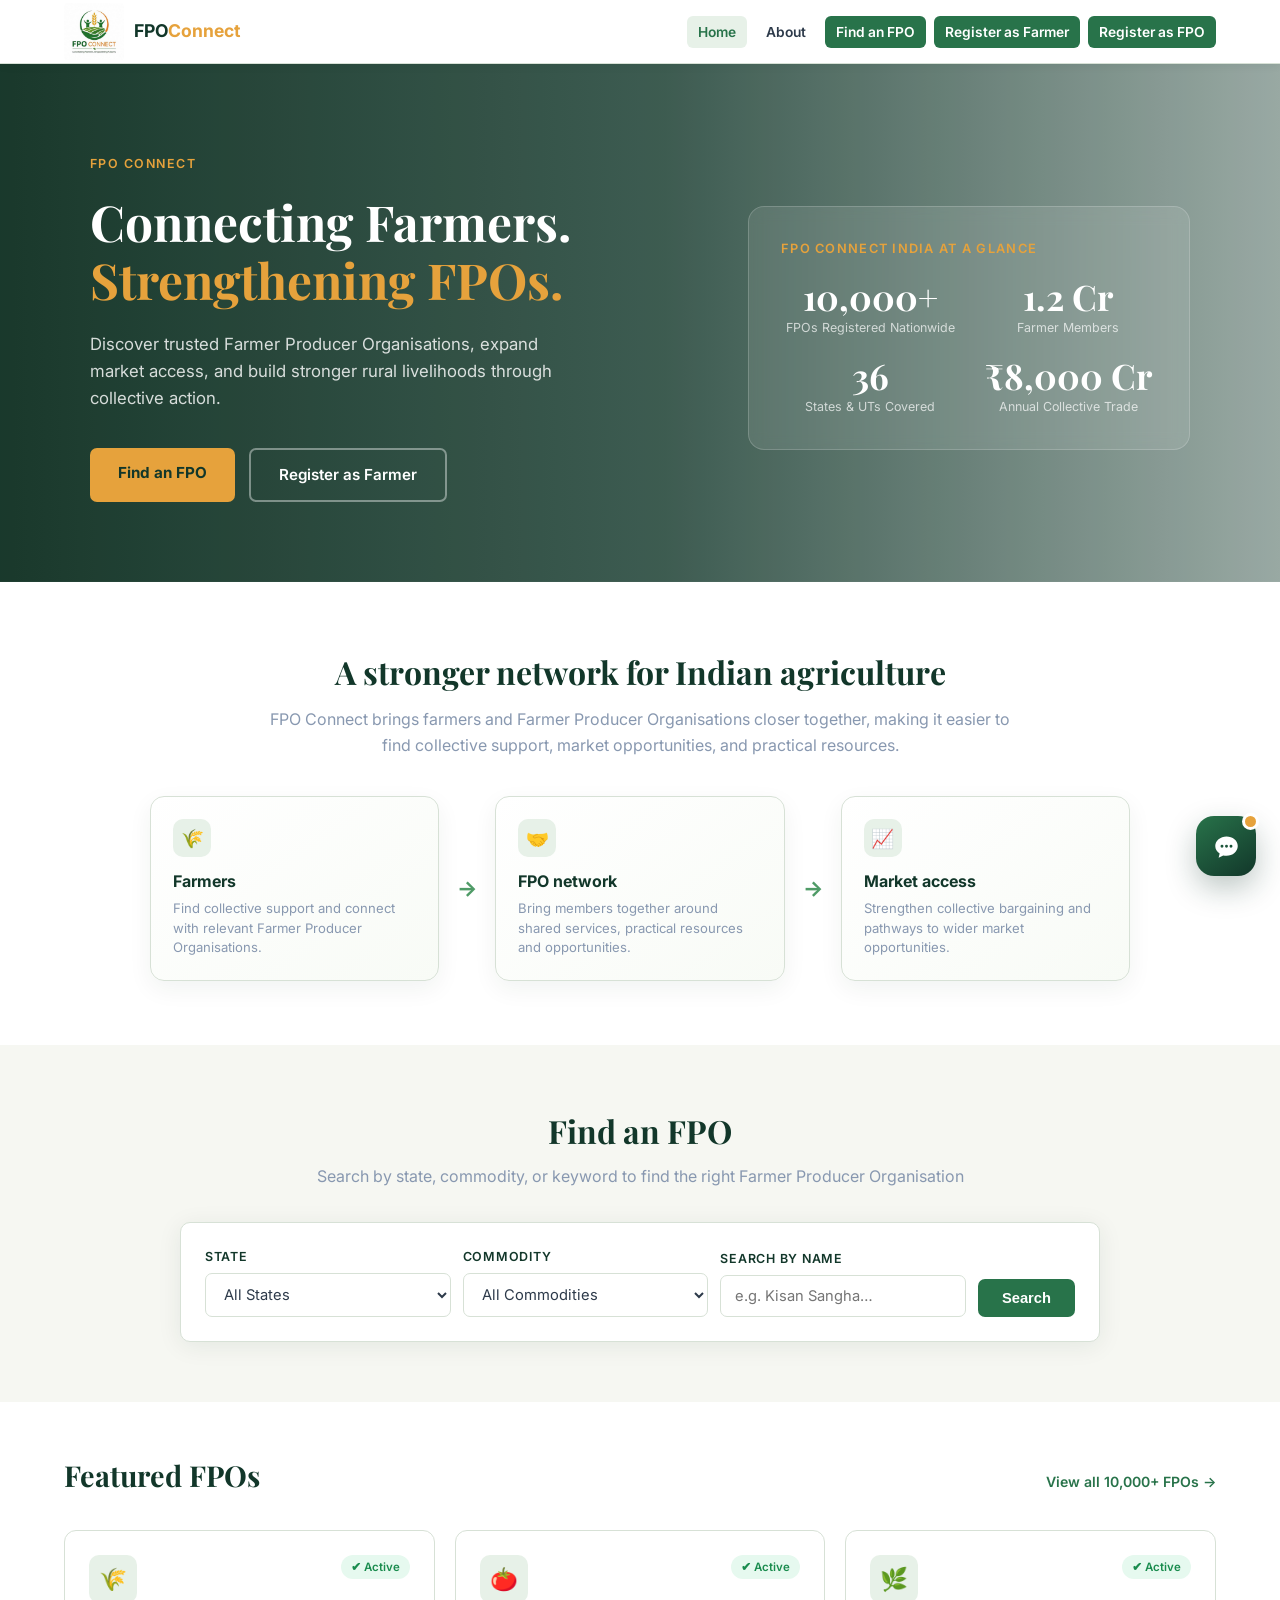
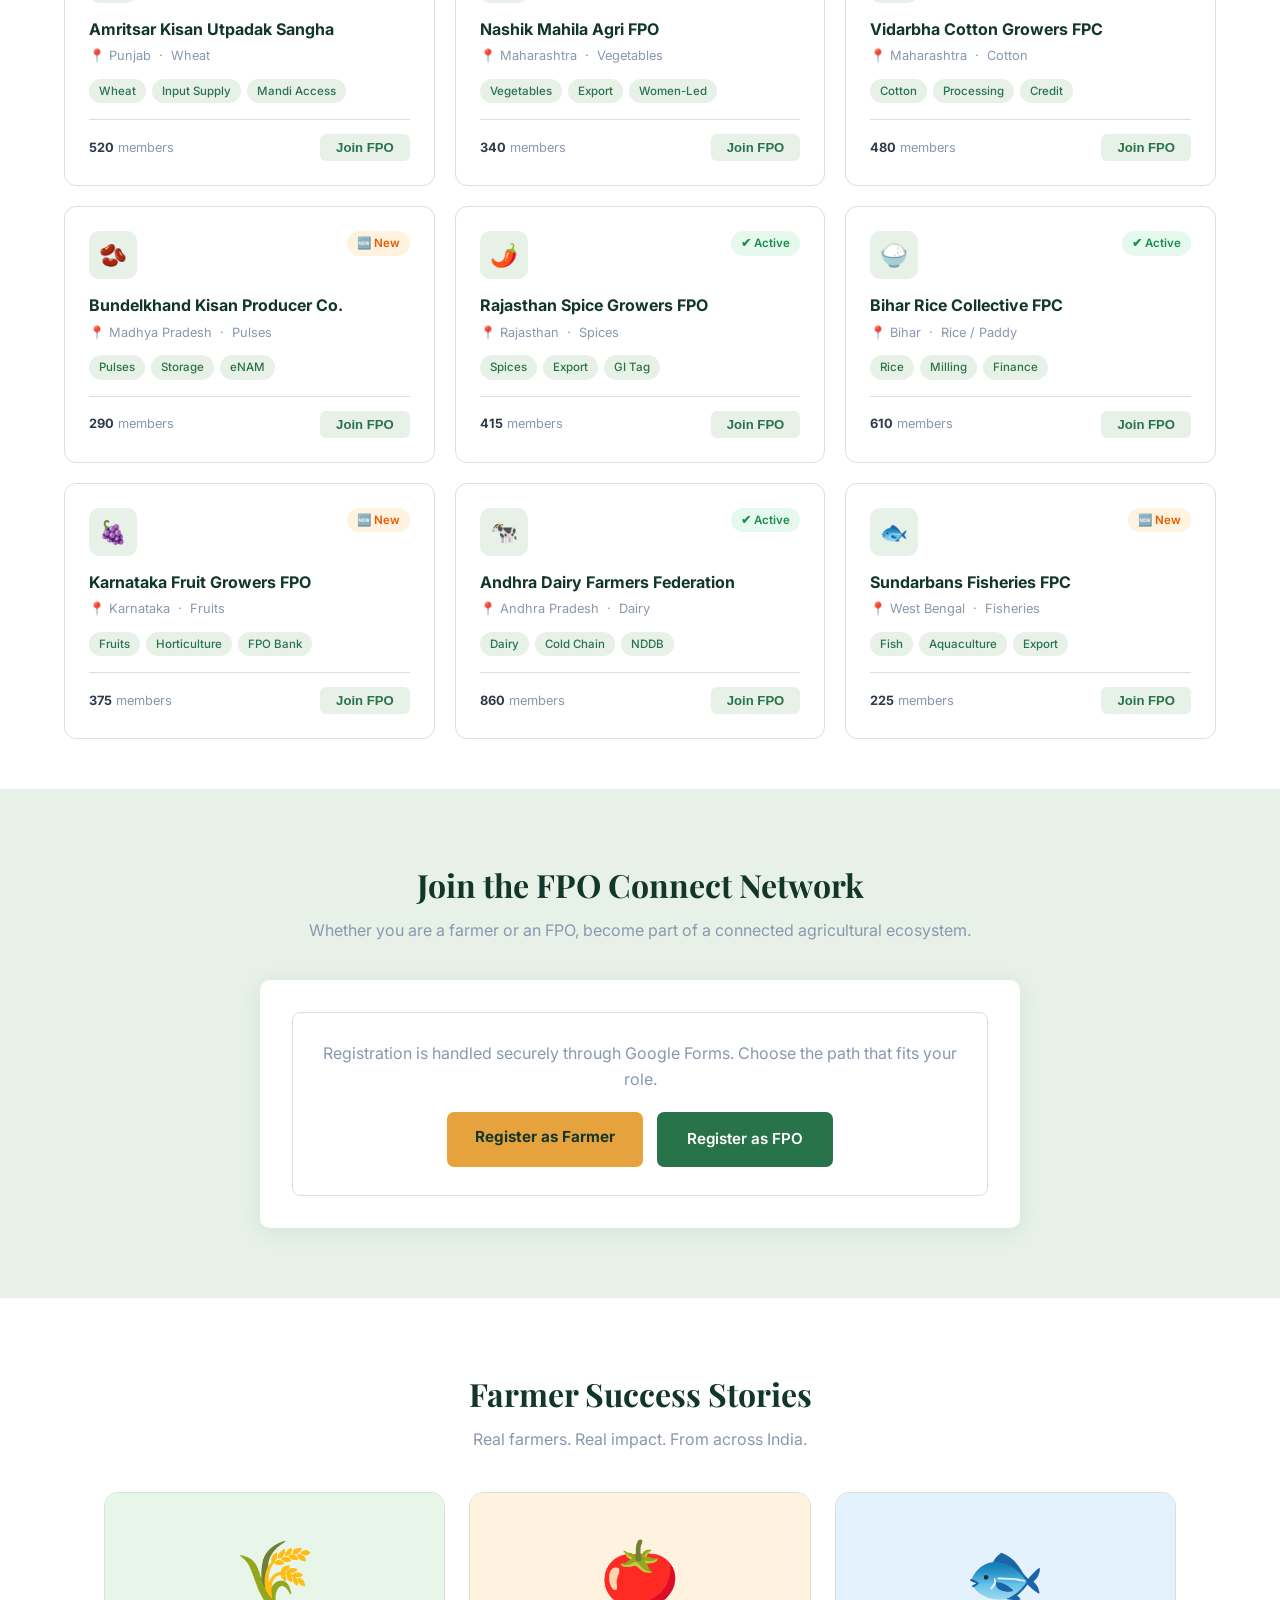
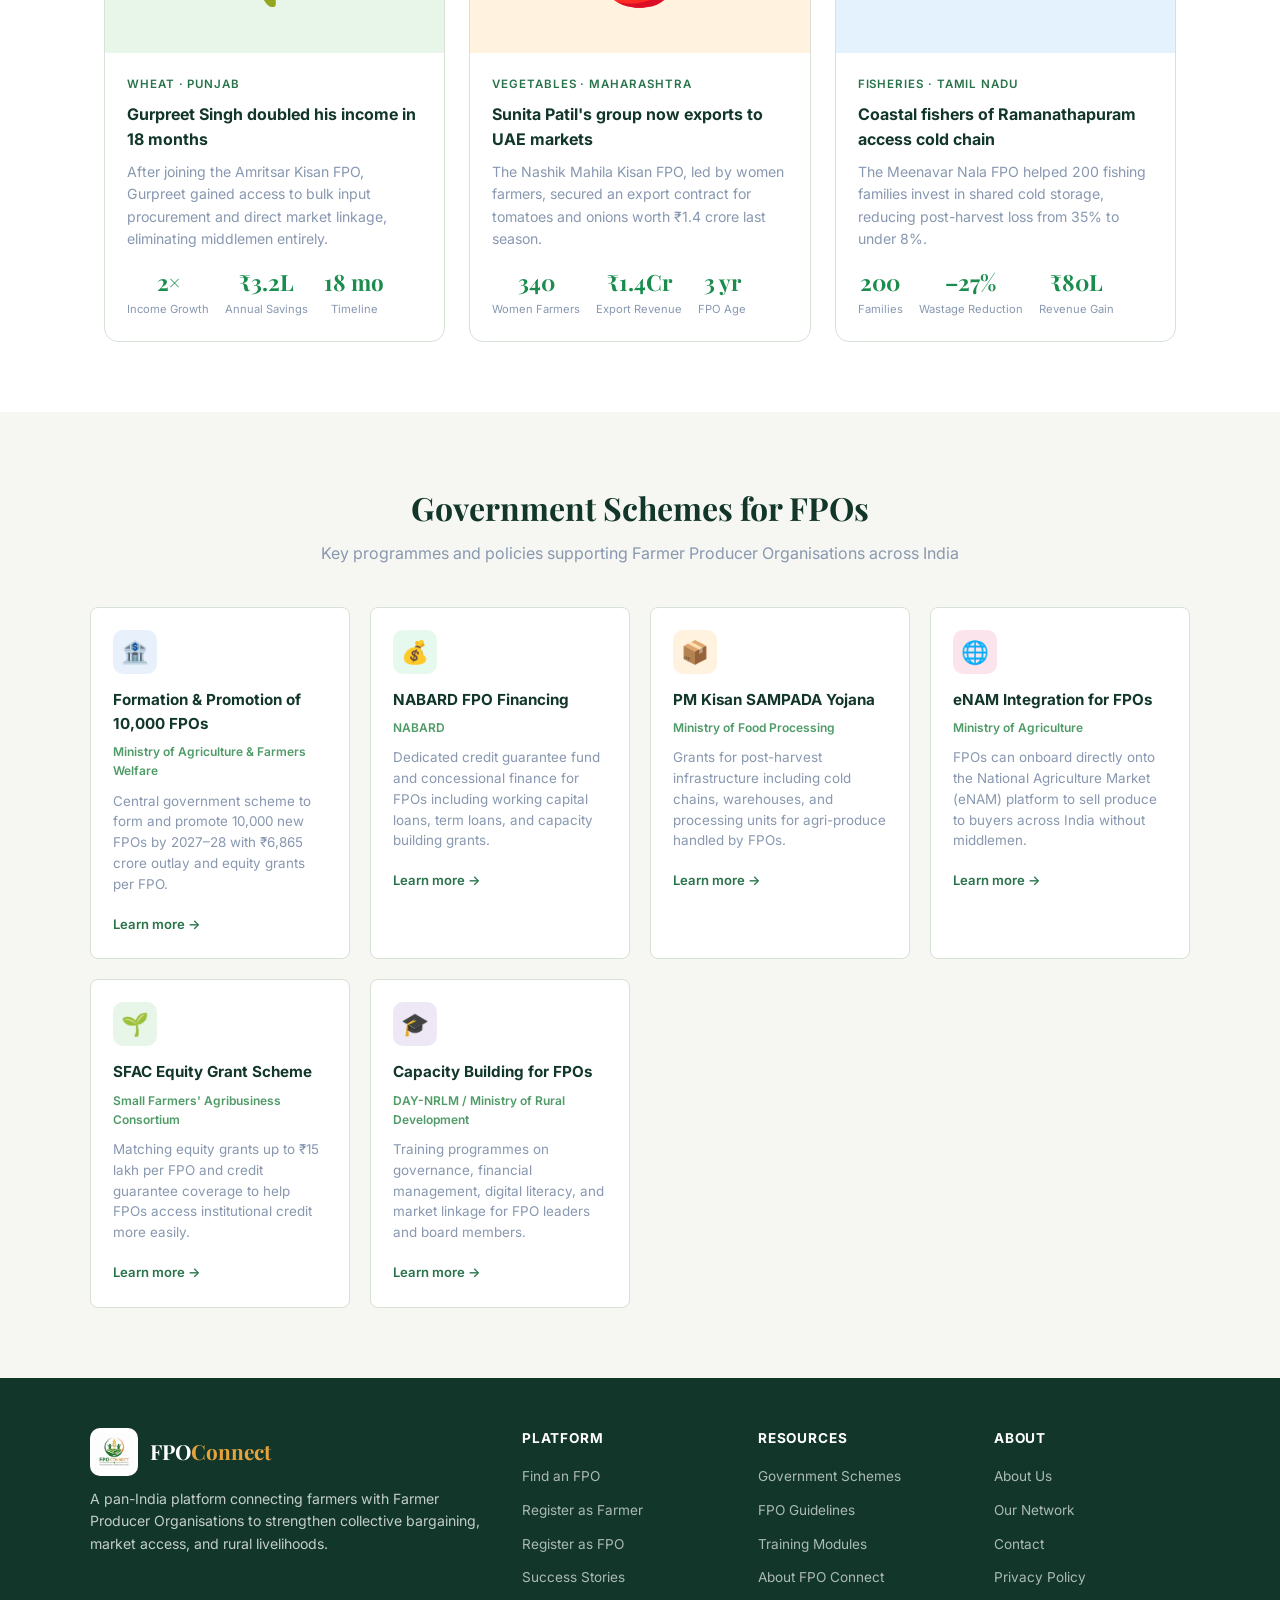
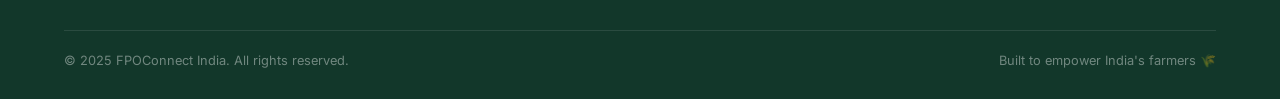
==== commit 1e6f8e75: "Add FPO Connect assistant and improve directory UX" ====
--- a/index.html
+++ b/index.html
@@ -22,6 +22,8 @@
   *, *::before, *::after { box-sizing: border-box; margin: 0; padding: 0; }
   html { scroll-behavior: smooth; }
   body { font-family: 'Inter', sans-serif; color: var(--gray-dark); background: var(--white); line-height: 1.6; }
+  body.chat-open { overflow: hidden; }
+  section { scroll-margin-top: 76px; }
 
   /* NAV */
   nav {
@@ -95,6 +97,8 @@
   .section-header h2 { font-family: 'Playfair Display', serif; font-size: 1.8rem; color: var(--blue-dark); }
   .section-header a { color: var(--blue-mid); font-size: 0.88rem; font-weight: 600; text-decoration: none; }
   .fpo-grid { display: grid; grid-template-columns: repeat(auto-fill, minmax(300px, 1fr)); gap: 20px; }
+  .directory-empty { grid-column: 1 / -1; padding: 34px 20px; border: 1px dashed #b8cfba; border-radius: 12px; background: var(--gray-light); text-align: center; color: var(--gray-mid); }
+  .directory-empty strong { display: block; margin-bottom: 4px; color: var(--blue-dark); }
   .fpo-card {
     background: white; border: 1.5px solid var(--border); border-radius: 12px; padding: 24px;
     transition: border-color 0.2s, box-shadow 0.2s; cursor: pointer;
@@ -193,10 +197,60 @@
   .modal-submit { background: var(--blue-mid); color: white; border: none; padding: 13px; border-radius: 7px; font-size: 0.95rem; font-weight: 700; cursor: pointer; width: 100%; margin-top: 6px; transition: background 0.2s; }
   .modal-submit:hover { background: var(--blue-dark); }
   .menu-toggle { display: none; border: 0; background: var(--blue-pale); color: var(--blue-dark); border-radius: 6px; padding: 8px 10px; font-size: 1.15rem; cursor: pointer; }
-  .about-band { padding: 52px 5%; background: white; text-align: center; }
-  .about-band-inner { max-width: 760px; margin: 0 auto; }
+  .about-band { padding: 64px 5%; background: white; text-align: center; }
+  .about-band-inner { max-width: 980px; margin: 0 auto; }
   .about-band h2 { font-family: 'Playfair Display', serif; color: var(--blue-dark); font-size: 2rem; margin-bottom: 10px; }
-  .about-band p { color: var(--gray-mid); }
+  .about-band > .about-band-inner > p { color: var(--gray-mid); max-width: 760px; margin: 0 auto; }
+  .connection-path { display: grid; grid-template-columns: 1fr auto 1fr auto 1fr; align-items: center; gap: 18px; margin-top: 38px; text-align: left; }
+  .connection-step { min-height: 132px; padding: 22px; border: 1px solid var(--border); border-radius: 14px; background: linear-gradient(145deg, #fff 0%, #f8fbf6 100%); box-shadow: 0 8px 24px rgba(18,55,42,0.06); }
+  .connection-icon { width: 38px; height: 38px; display: grid; place-items: center; margin-bottom: 12px; border-radius: 10px; background: var(--blue-pale); font-size: 1.15rem; }
+  .connection-step strong { display: block; color: var(--blue-dark); margin-bottom: 4px; }
+  .connection-step p { color: var(--gray-mid); font-size: 0.82rem; line-height: 1.5; }
+  .connection-arrow { color: var(--blue-light); font-size: 1.35rem; font-weight: 700; }
+
+  /* ASSISTANT */
+  .chat-launcher { position: fixed; right: 24px; bottom: 24px; z-index: 180; width: 60px; height: 60px; border: 0; border-radius: 18px; background: linear-gradient(145deg, var(--blue-mid), var(--blue-dark)); color: white; display: grid; place-items: center; cursor: pointer; box-shadow: 0 12px 30px rgba(18,55,42,0.28); transition: transform 0.2s, box-shadow 0.2s; }
+  .chat-launcher:hover { transform: translateY(-3px); box-shadow: 0 16px 34px rgba(18,55,42,0.34); }
+  .chat-launcher svg { width: 27px; height: 27px; fill: currentColor; }
+  .chat-launcher .chat-close-icon { display: none; }
+  .chat-launcher[aria-expanded="true"] .chat-open-icon { display: none; }
+  .chat-launcher[aria-expanded="true"] .chat-close-icon { display: block; }
+  .chat-badge { position: absolute; top: -3px; right: -3px; width: 17px; height: 17px; border: 3px solid white; border-radius: 50%; background: var(--accent); }
+  .chat-panel { position: fixed; right: 24px; bottom: 96px; z-index: 179; width: min(390px, calc(100vw - 32px)); height: min(620px, calc(100dvh - 125px)); display: flex; flex-direction: column; overflow: hidden; border: 1px solid rgba(18,55,42,0.16); border-radius: 20px; background: white; box-shadow: 0 24px 70px rgba(18,55,42,0.25); opacity: 0; visibility: hidden; transform: translateY(18px) scale(0.97); transform-origin: bottom right; transition: opacity 0.22s ease, transform 0.22s ease, visibility 0.22s; }
+  .chat-panel.open { opacity: 1; visibility: visible; transform: translateY(0) scale(1); }
+  .chat-header { position: relative; display: flex; align-items: center; gap: 12px; padding: 17px 18px; color: white; background: linear-gradient(135deg, var(--blue-dark), var(--blue-mid)); }
+  .chat-header::after { content: ''; position: absolute; right: -20px; bottom: -34px; width: 120px; height: 80px; border: 1px solid rgba(255,255,255,0.12); border-radius: 50%; transform: rotate(-12deg); pointer-events: none; }
+  .chat-avatar { width: 42px; height: 42px; flex: 0 0 auto; display: grid; place-items: center; border-radius: 12px; background: white; color: var(--blue-mid); box-shadow: 0 4px 10px rgba(0,0,0,0.12); font-size: 1.25rem; }
+  .chat-title { font-weight: 700; line-height: 1.25; }
+  .chat-subtitle { margin-top: 2px; color: rgba(255,255,255,0.75); font-size: 0.72rem; line-height: 1.35; }
+  .chat-minimize { margin-left: auto; align-self: flex-start; width: 34px; height: 34px; display: grid; place-items: center; border: 0; border-radius: 9px; background: rgba(255,255,255,0.12); color: white; cursor: pointer; font-size: 1.15rem; z-index: 1; }
+  .chat-minimize:hover { background: rgba(255,255,255,0.22); }
+  .chat-messages { flex: 1; overflow-y: auto; overscroll-behavior: contain; padding: 18px 16px 10px; background: linear-gradient(180deg, #f6f9f4 0%, #fff 26%); }
+  .chat-message { display: flex; margin-bottom: 12px; animation: chatMessageIn 0.22s ease both; }
+  .chat-message.user { justify-content: flex-end; }
+  .message-bubble { max-width: 84%; padding: 10px 13px; border-radius: 14px; font-size: 0.86rem; line-height: 1.5; box-shadow: 0 2px 8px rgba(18,55,42,0.06); }
+  .chat-message.assistant .message-bubble { color: var(--gray-dark); background: white; border: 1px solid var(--border); border-bottom-left-radius: 4px; }
+  .chat-message.user .message-bubble { color: white; background: var(--blue-mid); border-bottom-right-radius: 4px; }
+  .chat-options { display: flex; flex-wrap: wrap; gap: 7px; margin: 2px 0 15px; }
+  .chat-chip, .chat-cta { border: 1px solid #b8cfba; border-radius: 999px; background: white; color: var(--blue-dark); padding: 7px 10px; font: 600 0.73rem/1.3 'Inter', sans-serif; cursor: pointer; transition: background 0.18s, border-color 0.18s, transform 0.18s; }
+  .chat-chip:hover { border-color: var(--blue-mid); background: var(--blue-pale); transform: translateY(-1px); }
+  .chat-actions { display: flex; flex-wrap: wrap; gap: 7px; margin: 0 0 15px; }
+  .chat-cta { border-color: var(--blue-mid); background: var(--blue-mid); color: white; text-decoration: none; }
+  .chat-cta:hover { background: var(--blue-dark); transform: translateY(-1px); }
+  .typing-bubble { display: inline-flex; gap: 4px; padding: 12px 14px; }
+  .typing-bubble span { width: 6px; height: 6px; border-radius: 50%; background: var(--blue-light); animation: chatTyping 1s infinite ease-in-out; }
+  .typing-bubble span:nth-child(2) { animation-delay: 0.14s; }
+  .typing-bubble span:nth-child(3) { animation-delay: 0.28s; }
+  .chat-input-row { display: flex; align-items: flex-end; gap: 9px; padding: 12px; border-top: 1px solid var(--border); background: white; }
+  .chat-input { min-width: 0; flex: 1; max-height: 84px; padding: 10px 12px; border: 1.5px solid var(--border); border-radius: 12px; color: var(--gray-dark); font: 0.86rem/1.4 'Inter', sans-serif; outline: none; resize: none; }
+  .chat-input:focus { border-color: var(--blue-light); box-shadow: 0 0 0 3px rgba(79,155,103,0.12); }
+  .chat-send { width: 42px; height: 42px; flex: 0 0 auto; display: grid; place-items: center; border: 0; border-radius: 12px; background: var(--accent); color: var(--blue-dark); cursor: pointer; transition: transform 0.18s, filter 0.18s; }
+  .chat-send:hover { transform: translateY(-1px); filter: brightness(1.04); }
+  .chat-send:disabled { cursor: not-allowed; opacity: 0.5; transform: none; }
+  .chat-send svg { width: 19px; height: 19px; fill: currentColor; }
+  .chat-sr { position: absolute; width: 1px; height: 1px; padding: 0; margin: -1px; overflow: hidden; clip: rect(0,0,0,0); white-space: nowrap; border: 0; }
+  @keyframes chatMessageIn { from { opacity: 0; transform: translateY(6px); } }
+  @keyframes chatTyping { 0%, 60%, 100% { transform: translateY(0); opacity: 0.45; } 30% { transform: translateY(-3px); opacity: 1; } }
 
   /* TOAST */
   .toast { position: fixed; bottom: 30px; right: 30px; background: var(--green); color: white; padding: 14px 24px; border-radius: 8px; font-weight: 600; font-size: 0.9rem; z-index: 300; transform: translateY(80px); opacity: 0; transition: all 0.3s; box-shadow: 0 4px 20px rgba(0,0,0,0.15); }
@@ -216,8 +270,30 @@
     .hero-btns a { flex: 1 1 100%; text-align: center; }
     .search-row { grid-template-columns: 1fr; }
     .section-header { align-items: flex-start; gap: 12px; flex-direction: column; }
-  }
-  @media (max-width: 480px) { .footer-inner { grid-template-columns: 1fr; gap: 26px; } .footer-bottom { flex-direction: column; gap: 6px; } .hero h1 { font-size: 2.15rem; } .reg-form { padding: 20px; } }
+    .connection-path { grid-template-columns: 1fr; gap: 10px; text-align: center; }
+    .connection-step { min-height: auto; }
+    .connection-icon { margin-inline: auto; }
+    .connection-arrow { transform: rotate(90deg); }
+  }
+  @media (max-width: 480px) {
+    nav { padding-inline: 16px; }
+    .nav-logo-img { width: 50px; height: 50px; }
+    .nav-logo-text { font-size: 1rem; }
+    .footer-inner { grid-template-columns: 1fr; gap: 26px; }
+    .footer-bottom { flex-direction: column; gap: 6px; }
+    .hero { padding-inline: 20px; }
+    .hero h1 { font-size: 2.15rem; }
+    .search-section, .registration, .stories, .schemes, .about-band { padding-inline: 20px; }
+    .reg-form, .search-box { padding: 18px; }
+    .fpo-grid, .stories-grid { grid-template-columns: minmax(0, 1fr); }
+    .chat-launcher { right: 16px; bottom: 16px; width: 56px; height: 56px; }
+    .chat-panel { inset: 12px 12px 82px; width: auto; height: auto; max-height: none; border-radius: 18px; }
+    .toast { right: 16px; left: 16px; bottom: 84px; text-align: center; }
+  }
+  @media (prefers-reduced-motion: reduce) {
+    html { scroll-behavior: auto; }
+    *, *::before, *::after { animation-duration: 0.01ms !important; animation-iteration-count: 1 !important; transition-duration: 0.01ms !important; }
+  }
 </style>
 </head>
 <body>
@@ -225,7 +301,7 @@
 <!-- NAV -->
 <nav>
   <a href="#home" class="nav-logo">
-    <img class="nav-logo-img" src="/assets/fpo.jpeg" alt="FPO Connect Logo" srcset="">
+    <img class="nav-logo-img" src="assets/fpo.jpeg" alt="FPO Connect Logo">
     <span class="nav-logo-text">FPO<span>Connect</span></span>
   </a>
   <button class="menu-toggle" aria-label="Toggle navigation" aria-expanded="false" onclick="toggleMenu()">☰</button>
@@ -266,6 +342,13 @@
   <div class="about-band-inner">
     <h2>A stronger network for Indian agriculture</h2>
     <p>FPO Connect brings farmers and Farmer Producer Organisations closer together, making it easier to find collective support, market opportunities, and practical resources.</p>
+    <div class="connection-path" aria-label="How FPO Connect brings the agricultural network together">
+      <div class="connection-step"><span class="connection-icon" aria-hidden="true">🌾</span><strong>Farmers</strong><p>Find collective support and connect with relevant Farmer Producer Organisations.</p></div>
+      <span class="connection-arrow" aria-hidden="true">→</span>
+      <div class="connection-step"><span class="connection-icon" aria-hidden="true">🤝</span><strong>FPO network</strong><p>Bring members together around shared services, practical resources and opportunities.</p></div>
+      <span class="connection-arrow" aria-hidden="true">→</span>
+      <div class="connection-step"><span class="connection-icon" aria-hidden="true">📈</span><strong>Market access</strong><p>Strengthen collective bargaining and pathways to wider market opportunities.</p></div>
+    </div>
   </div>
 </section>
 
@@ -277,7 +360,7 @@
     <div class="search-row">
       <div class="field">
         <label>State</label>
-        <select id="stateFilter">
+        <select id="stateFilter" aria-label="Filter FPOs by state">
           <option value="">All States</option>
           <option>Uttar Pradesh</option><option>Maharashtra</option><option>Punjab</option>
           <option>Rajasthan</option><option>Madhya Pradesh</option><option>Bihar</option>
@@ -289,7 +372,7 @@
       </div>
       <div class="field">
         <label>Commodity</label>
-        <select id="commodityFilter">
+        <select id="commodityFilter" aria-label="Filter FPOs by commodity">
           <option value="">All Commodities</option>
           <option>Rice / Paddy</option><option>Wheat</option><option>Maize</option>
           <option>Vegetables</option><option>Fruits</option><option>Pulses</option>
@@ -299,7 +382,7 @@
       </div>
       <div class="field">
         <label>Search by name</label>
-        <input type="text" id="nameSearch" placeholder="e.g. Kisan Sangha…"/>
+        <input type="text" id="nameSearch" placeholder="e.g. Kisan Sangha…" aria-label="Search FPOs by name"/>
       </div>
       <button class="search-btn" onclick="filterFPOs()">Search</button>
     </div>
@@ -498,7 +581,32 @@
 </div>
 
 <!-- TOAST -->
-<div class="toast" id="toast"></div>
+<div class="toast" id="toast" role="status" aria-live="polite"></div>
+
+<!-- FPO CONNECT ASSISTANT -->
+<section class="chat-panel" id="chatPanel" aria-label="FPO Connect Assistant" aria-hidden="true">
+  <header class="chat-header">
+    <div class="chat-avatar" aria-hidden="true">🌱</div>
+    <div>
+      <div class="chat-title">FPO Connect Assistant</div>
+      <div class="chat-subtitle">Guidance for farmers and Farmer Producer Organisations</div>
+    </div>
+    <button class="chat-minimize" type="button" aria-label="Close assistant" onclick="toggleChat(false)">−</button>
+  </header>
+  <div class="chat-messages" id="chatMessages" role="log" aria-live="polite" aria-relevant="additions"></div>
+  <form class="chat-input-row" id="chatForm">
+    <label class="chat-sr" for="chatInput">Ask the FPO Connect Assistant</label>
+    <textarea class="chat-input" id="chatInput" rows="1" maxlength="240" placeholder="Type your question…"></textarea>
+    <button class="chat-send" id="chatSend" type="submit" aria-label="Send message" disabled>
+      <svg viewBox="0 0 24 24" aria-hidden="true"><path d="M2.2 3.1a1 1 0 0 1 1.1-.2l18 8.1a1.1 1.1 0 0 1 0 2l-18 8.1a1 1 0 0 1-1.4-1.2l1.8-6.4 9.2-1.5-9.2-1.5-1.8-6.4a1 1 0 0 1 .3-1z"/></svg>
+    </button>
+  </form>
+</section>
+<button class="chat-launcher" id="chatLauncher" type="button" aria-label="Open FPO Connect Assistant" aria-controls="chatPanel" aria-expanded="false" onclick="toggleChat()">
+  <span class="chat-badge" aria-hidden="true"></span>
+  <svg class="chat-open-icon" viewBox="0 0 24 24" aria-hidden="true"><path d="M12 3C6.5 3 2 6.8 2 11.5c0 2.7 1.5 5.1 3.9 6.7L5 22l4.1-2.1c.9.2 1.9.3 2.9.3 5.5 0 10-3.8 10-8.7S17.5 3 12 3zm-4 10a1.3 1.3 0 1 1 0-2.6A1.3 1.3 0 0 1 8 13zm4 0a1.3 1.3 0 1 1 0-2.6A1.3 1.3 0 0 1 12 13zm4 0a1.3 1.3 0 1 1 0-2.6A1.3 1.3 0 0 1 16 13z"/></svg>
+  <svg class="chat-close-icon" viewBox="0 0 24 24" aria-hidden="true"><path d="m6.7 5.3 5.3 5.3 5.3-5.3 1.4 1.4-5.3 5.3 5.3 5.3-1.4 1.4-5.3-5.3-5.3 5.3-1.4-1.4 5.3-5.3-5.3-5.3z"/></svg>
+</button>
 
 <script>
 const fpos = [
@@ -515,6 +623,10 @@
 
 function renderFPOs(list) {
   const grid = document.getElementById('fpoGrid');
+  if (!list.length) {
+    grid.innerHTML = '<div class="directory-empty"><strong>No matching FPOs found</strong>Try changing the state, commodity, or name search.</div>';
+    return;
+  }
   grid.innerHTML = list.map(f => `
     <div class="fpo-card" onclick="openModal('${f.name}')">
       <div class="fpo-card-top">
@@ -541,7 +653,7 @@
            (!commodity || f.commodity === commodity) &&
            (!name || f.name.toLowerCase().includes(name));
   });
-  renderFPOs(filtered.length ? filtered : fpos);
+  renderFPOs(filtered);
   document.getElementById('directory').scrollIntoView({behavior:'smooth'});
 }
 
@@ -578,6 +690,284 @@
 function modalSubmit() { closeModal(); showToast('✅ Request sent! The FPO will contact you soon.'); }
 function submitForm() { showToast('✅ Registration received! We\'ll find the right FPO for you within 48 hours.'); }
 
+const farmerRegistrationUrl = 'https://forms.gle/aXaDpitBj1ysu8rj6';
+const fpoRegistrationUrl = 'https://forms.gle/9omLhU66EwejdJ8R9';
+const primaryQuestions = [
+  'What is FPO Connect?',
+  'What is an FPO?',
+  'How does FPO Connect help farmers?',
+  'What services are available?',
+  'How can I get started?',
+  'How can I contact you?'
+];
+
+const chatIntents = [
+  {
+    id: 'phone',
+    patterns: [/phone/, /mobile number/, /call (you|your team|support)/],
+    answer: 'FPO Connect does not publish a phone number on this website. You can contact the team by email at connect@fpoconnect.in.',
+    followups: ['How can I contact you?', 'I need help', 'How can I get started?'],
+    actions: [{ label: 'Email FPO Connect', href: 'mailto:connect@fpoconnect.in' }]
+  },
+  {
+    id: 'contact',
+    patterns: [/contact/, /email/, /talk to (your|the) team/, /send (an )?enquiry/, /reach (you|the team)/],
+    answer: 'You can contact FPO Connect by email at connect@fpoconnect.in. The website does not list a phone number.',
+    followups: ['I need help', 'How can I register?', 'What services are available?'],
+    actions: [{ label: 'Email FPO Connect', href: 'mailto:connect@fpoconnect.in' }]
+  },
+  {
+    id: 'support',
+    patterns: [/need help/, /get support/, /support (me|please)?/, /having (a )?(problem|issue)/],
+    answer: 'I can guide you to the FPO directory, farmer or FPO registration, scheme information, or the contact email. For help from the team, email connect@fpoconnect.in.',
+    followups: ['How can I find an FPO?', 'How can I register?', 'What schemes can I explore?'],
+    actions: [{ label: 'Contact Us', href: 'mailto:connect@fpoconnect.in' }]
+  },
+  {
+    id: 'what_is_fpo',
+    patterns: [/what (is|are) (an )?fpos?$/, /fpo meaning/, /define (an )?fpo/, /what does fpo stand for/, /farmer producer organi[sz]ation/],
+    answer: 'An FPO is a Farmer Producer Organisation: a collective formed by farmers to work together. FPOs can help members pool resources, strengthen bargaining, access inputs and services, and pursue market opportunities collectively.',
+    followups: ['How do FPOs help farmers?', 'How does FPO Connect work?', 'How can I find an FPO?']
+  },
+  {
+    id: 'farmer_benefits',
+    patterns: [/help farmers?/, /benefits? (for|to) farmers?/, /farmer benefits?/, /farmers? benefit/, /why should (a )?farmer join/, /services? for farmers?/],
+    answer: 'For farmers, FPO Connect provides a searchable featured-FPO directory, a path to express interest in joining an FPO, farmer registration, success stories, and information about relevant schemes. FPO participation can also support collective bargaining, shared services and market access.',
+    followups: ['How can I find an FPO?', 'How can a farmer join?', 'What schemes can I explore?', 'How can I contact you?'],
+    actions: [{ label: 'Find an FPO', href: '#directory' }, { label: 'Register as Farmer', href: farmerRegistrationUrl }]
+  },
+  {
+    id: 'fpo_benefits',
+    patterns: [/benefits? of (an )?fpo/, /how do fpos help/, /fpo benefits?/, /why (join|use) (an )?fpo/],
+    answer: 'FPOs help farmers act collectively. The website highlights benefits such as stronger bargaining, bulk input procurement, practical support, access to finance or training resources, and improved market opportunities. Benefits vary by organisation and location.',
+    followups: ['How can I find an FPO?', 'Who can join an FPO?', 'What schemes can I explore?'],
+    actions: [{ label: 'Find an FPO', href: '#directory' }, { label: 'Explore Schemes', href: '#schemes' }]
+  },
+  {
+    id: 'find_fpo',
+    patterns: [/find (an )?fpo/, /search (for )?(an )?fpo/, /fpo near me/, /connect with (an )?fpo/, /fpo directory/, /which fpo/],
+    answer: 'Use the Find an FPO section to search the featured directory by state, commodity, or organisation name. Open a result and choose “Join FPO” to send an interest request through the on-page form.',
+    followups: ['Who can join an FPO?', 'How does FPO Connect help farmers?', 'How can I register?'],
+    actions: [{ label: 'Find an FPO', href: '#directory' }]
+  },
+  {
+    id: 'farmer_join',
+    patterns: [/farmer (join|register|sign up)/, /join as (a )?farmer/, /register as (a )?farmer/, /can farmers? use/, /farmers? get started/],
+    answer: 'Farmers can start in two ways: search the featured FPO directory and send a join request to a selected FPO, or use the website’s “Register as Farmer” Google Form.',
+    followups: ['How can I find an FPO?', 'What are the benefits for farmers?', 'How can I contact you?'],
+    actions: [{ label: 'Find an FPO', href: '#directory' }, { label: 'Register as Farmer', href: farmerRegistrationUrl }]
+  },
+  {
+    id: 'fpo_join',
+    patterns: [/(my|our|an) fpo (join|register|sign up|list)/, /(register|list) (my|our|an) fpo/, /fpo registration/, /join as (an )?fpo/, /can (my|our) fpo join/],
+    answer: 'An FPO can join through the existing “Register as FPO” Google Form linked on the website. The site does not describe a separate self-service listing dashboard or account system.',
+    followups: ['What services are available for FPOs?', 'How does FPO Connect work?', 'How can I contact you?'],
+    actions: [{ label: 'Register as FPO', href: fpoRegistrationUrl }, { label: 'Contact Us', href: 'mailto:connect@fpoconnect.in' }]
+  },
+  {
+    id: 'registration_info',
+    patterns: [/what information (is|do you) require/, /information (needed|required)/, /registration (details|requirements)/, /what do i need to register/],
+    answer: 'Registration is handled through separate Google Forms for farmers and FPOs. Please open the form that matches your role to see the current information requested; this website does not list those fields separately.',
+    followups: ['How can a farmer join?', 'How can my FPO join?', 'How can I contact you?'],
+    actions: [{ label: 'Farmer Form', href: farmerRegistrationUrl }, { label: 'FPO Form', href: fpoRegistrationUrl }]
+  },
+  {
+    id: 'getting_started',
+    patterns: [/get started/, /how (do|can) i (join|register|start)/, /sign up/, /create (an )?account/, /^join$/, /^register$/],
+    answer: 'Choose the route that fits you. Farmers can search the featured directory or use the Farmer registration form; FPO representatives can use the FPO registration form. FPO Connect does not currently show an account-creation or login flow.',
+    followups: ['How can a farmer join?', 'How can my FPO join?', 'How can I find an FPO?'],
+    actions: [{ label: 'Find an FPO', href: '#directory' }, { label: 'Register as Farmer', href: farmerRegistrationUrl }, { label: 'Register as FPO', href: fpoRegistrationUrl }]
+  },
+  {
+    id: 'fpo_services',
+    patterns: [/services? (are )?(available )?for fpos?/, /help (my|our|an) (fpo|organi[sz]ation)/, /connect with farmers?/, /connect with buyers?/, /fpo services?/],
+    answer: 'For FPOs, the website provides an FPO registration path and educational resources on government schemes, financing, capacity building, infrastructure and eNAM integration. It also presents a featured directory where FPOs are discoverable. The site does not show a direct buyer-messaging feature.',
+    followups: ['How can my FPO join?', 'What schemes can I explore?', 'How does FPO Connect work?'],
+    actions: [{ label: 'Register as FPO', href: fpoRegistrationUrl }, { label: 'Explore Schemes', href: '#schemes' }]
+  },
+  {
+    id: 'services',
+    patterns: [/what services/, /services available/, /what (can|does) (the )?(site|platform) offer/, /features (are )?available/],
+    answer: 'FPO Connect currently offers a searchable featured-FPO directory, join-interest requests, separate farmer and FPO registration forms, success stories, and information pages for FPO-related government schemes and resources.',
+    followups: ['How can I find an FPO?', 'How can I get started?', 'What schemes can I explore?'],
+    actions: [{ label: 'Find an FPO', href: '#directory' }, { label: 'Explore Schemes', href: '#schemes' }]
+  },
+  {
+    id: 'buyers',
+    patterns: [/connect with buyers?/, /buyer connections?/, /find buyers?/, /sell (my|our) produce/, /market linkage/],
+    answer: 'The website describes market access and market opportunities as benefits of FPO participation, and its eNAM resource explains that FPOs can onboard to that external market platform. FPO Connect itself does not currently show a buyer directory or direct buyer-messaging feature.',
+    followups: ['How can I find an FPO?', 'What is eNAM integration?', 'What services are available?'],
+    actions: [{ label: 'eNAM Information', href: 'schemes/enam-integration-fpos.html' }, { label: 'Find an FPO', href: '#directory' }]
+  },
+  {
+    id: 'products',
+    patterns: [/products? available/, /explore products?/, /buy products?/, /list (my|our) products?/, /agricultural products?/, /marketplace/],
+    answer: 'FPO Connect does not currently include a product marketplace or product-listing flow. You can search its featured FPO directory by commodity to find organisations associated with crops or sectors such as wheat, vegetables, fruits, dairy and fisheries.',
+    followups: ['How can I find an FPO?', 'Can FPO Connect connect me with buyers?', 'What services are available?'],
+    actions: [{ label: 'Search by Commodity', href: '#directory' }]
+  },
+  {
+    id: 'schemes',
+    patterns: [/schemes?/, /government programmes?/, /financ(e|ing)/, /grant/, /training modules?/, /capacity building/, /enam/],
+    answer: 'The site currently covers six FPO-related resources: Formation & Promotion of 10,000 FPOs, NABARD FPO Financing, PM Kisan SAMPADA Yojana, eNAM Integration, the SFAC Equity Grant Scheme, and Capacity Building for FPOs.',
+    followups: ['What services are available for FPOs?', 'How can my FPO join?', 'How can I contact you?'],
+    actions: [{ label: 'Explore Schemes', href: '#schemes' }]
+  },
+  {
+    id: 'who_can_join',
+    patterns: [/who can join (an )?fpo/, /am i eligible/, /fpo eligibility/, /can i join (an )?fpo/],
+    answer: 'FPOs are intended for agricultural producers who want to work collectively, but membership rules can vary by organisation. Use the directory to identify a relevant FPO and send a join request, then confirm eligibility directly with that FPO.',
+    followups: ['How can I find an FPO?', 'What are the benefits of joining an FPO?', 'How can a farmer join?'],
+    actions: [{ label: 'Find an FPO', href: '#directory' }]
+  },
+  {
+    id: 'how_it_works',
+    patterns: [/how (does|do) (fpo connect|this (site|platform)) work/, /how it works/, /process/],
+    answer: 'FPO Connect brings discovery and practical resources into one place. Visitors can search featured FPOs by location, commodity or name, send a join-interest request, use farmer or FPO registration forms, and read scheme information.',
+    followups: ['How can I find an FPO?', 'What services are available?', 'How can I get started?'],
+    actions: [{ label: 'Find an FPO', href: '#directory' }, { label: 'Explore Schemes', href: '#schemes' }]
+  },
+  {
+    id: 'about',
+    patterns: [/what is (fpo connect|this (site|platform))/, /tell me about fpo connect/, /what do you (do|guys do)/, /why was fpo connect created/, /why (use|should i use) fpo connect/, /benefits? of fpo connect/, /who is fpo connect for/],
+    answer: 'FPO Connect is a pan-India platform designed to bring farmers and Farmer Producer Organisations closer together. The website focuses on finding FPOs, joining or registering, learning from farmer stories, and exploring practical FPO-related schemes and resources.',
+    followups: ['How does FPO Connect work?', 'How does it help farmers?', 'How can I get started?'],
+    actions: [{ label: 'Find an FPO', href: '#directory' }, { label: 'About FPO Connect', href: '#about' }]
+  }
+];
+
+const chatPanel = document.getElementById('chatPanel');
+const chatLauncher = document.getElementById('chatLauncher');
+const chatMessages = document.getElementById('chatMessages');
+const chatInput = document.getElementById('chatInput');
+const chatSend = document.getElementById('chatSend');
+let chatStarted = false;
+let chatBusy = false;
+
+function toggleChat(forceOpen) {
+  const shouldOpen = typeof forceOpen === 'boolean' ? forceOpen : !chatPanel.classList.contains('open');
+  chatPanel.classList.toggle('open', shouldOpen);
+  document.body.classList.toggle('chat-open', shouldOpen && window.innerWidth <= 480);
+  chatPanel.setAttribute('aria-hidden', String(!shouldOpen));
+  chatLauncher.setAttribute('aria-expanded', String(shouldOpen));
+  chatLauncher.setAttribute('aria-label', shouldOpen ? 'Close FPO Connect Assistant' : 'Open FPO Connect Assistant');
+  if (shouldOpen && !chatStarted) {
+    chatStarted = true;
+    addAssistantMessage('Namaste! 👋 Welcome to FPO Connect. How can I help you today?', primaryQuestions);
+  }
+  if (shouldOpen) setTimeout(() => chatInput.focus(), 180);
+}
+
+function addMessage(text, role) {
+  const row = document.createElement('div');
+  row.className = `chat-message ${role}`;
+  const bubble = document.createElement('div');
+  bubble.className = 'message-bubble';
+  bubble.textContent = text;
+  row.appendChild(bubble);
+  chatMessages.appendChild(row);
+  scrollChat();
+}
+
+function addAssistantMessage(text, followups = [], actions = []) {
+  addMessage(text, 'assistant');
+  if (actions.length) {
+    const actionRow = document.createElement('div');
+    actionRow.className = 'chat-actions';
+    actions.forEach(action => {
+      const link = document.createElement('a');
+      link.className = 'chat-cta';
+      link.href = action.href;
+      link.textContent = action.label;
+      if (action.href.startsWith('http')) {
+        link.target = '_blank';
+        link.rel = 'noopener noreferrer';
+      }
+      link.addEventListener('click', () => {
+        if (action.href.startsWith('#')) toggleChat(false);
+      });
+      actionRow.appendChild(link);
+    });
+    chatMessages.appendChild(actionRow);
+  }
+  if (followups.length) {
+    const options = document.createElement('div');
+    options.className = 'chat-options';
+    followups.forEach(question => {
+      const button = document.createElement('button');
+      button.type = 'button';
+      button.className = 'chat-chip';
+      button.textContent = question;
+      button.addEventListener('click', () => handleChatMessage(question));
+      options.appendChild(button);
+    });
+    chatMessages.appendChild(options);
+  }
+  scrollChat();
+}
+
+function showTyping() {
+  const row = document.createElement('div');
+  row.className = 'chat-message assistant';
+  row.id = 'chatTyping';
+  row.innerHTML = '<div class="message-bubble typing-bubble" aria-label="Assistant is typing"><span></span><span></span><span></span></div>';
+  chatMessages.appendChild(row);
+  scrollChat();
+}
+
+function normalizeMessage(value) {
+  return value.toLowerCase().replace(/[^a-z0-9₹\s]/g, ' ').replace(/\s+/g, ' ').trim();
+}
+
+function findIntent(message) {
+  const normalized = normalizeMessage(message);
+  return chatIntents.find(intent => intent.patterns.some(pattern => pattern.test(normalized)));
+}
+
+function handleChatMessage(message) {
+  const cleanMessage = message.trim();
+  if (!cleanMessage || chatBusy) return;
+  addMessage(cleanMessage, 'user');
+  chatInput.value = '';
+  chatInput.style.height = 'auto';
+  chatSend.disabled = true;
+  chatBusy = true;
+  showTyping();
+  const intent = findIntent(cleanMessage);
+  setTimeout(() => {
+    document.getElementById('chatTyping')?.remove();
+    if (intent) {
+      addAssistantMessage(intent.answer, intent.followups, intent.actions || []);
+    } else {
+      addAssistantMessage("I'm not sure about that yet, but I can help you learn about FPO Connect, FPOs, farmer services, getting started or contact information.", primaryQuestions);
+    }
+    chatBusy = false;
+  }, 650);
+}
+
+function scrollChat() {
+  requestAnimationFrame(() => { chatMessages.scrollTop = chatMessages.scrollHeight; });
+}
+
+document.getElementById('chatForm').addEventListener('submit', event => {
+  event.preventDefault();
+  handleChatMessage(chatInput.value);
+});
+chatInput.addEventListener('input', () => {
+  chatSend.disabled = !chatInput.value.trim() || chatBusy;
+  chatInput.style.height = 'auto';
+  chatInput.style.height = Math.min(chatInput.scrollHeight, 84) + 'px';
+});
+chatInput.addEventListener('keydown', event => {
+  if (event.key === 'Enter' && !event.shiftKey) {
+    event.preventDefault();
+    handleChatMessage(chatInput.value);
+  }
+});
+document.addEventListener('keydown', event => {
+  if (event.key === 'Escape' && chatPanel.classList.contains('open')) toggleChat(false);
+});
+
 renderFPOs(fpos);
 </script>
 </body>
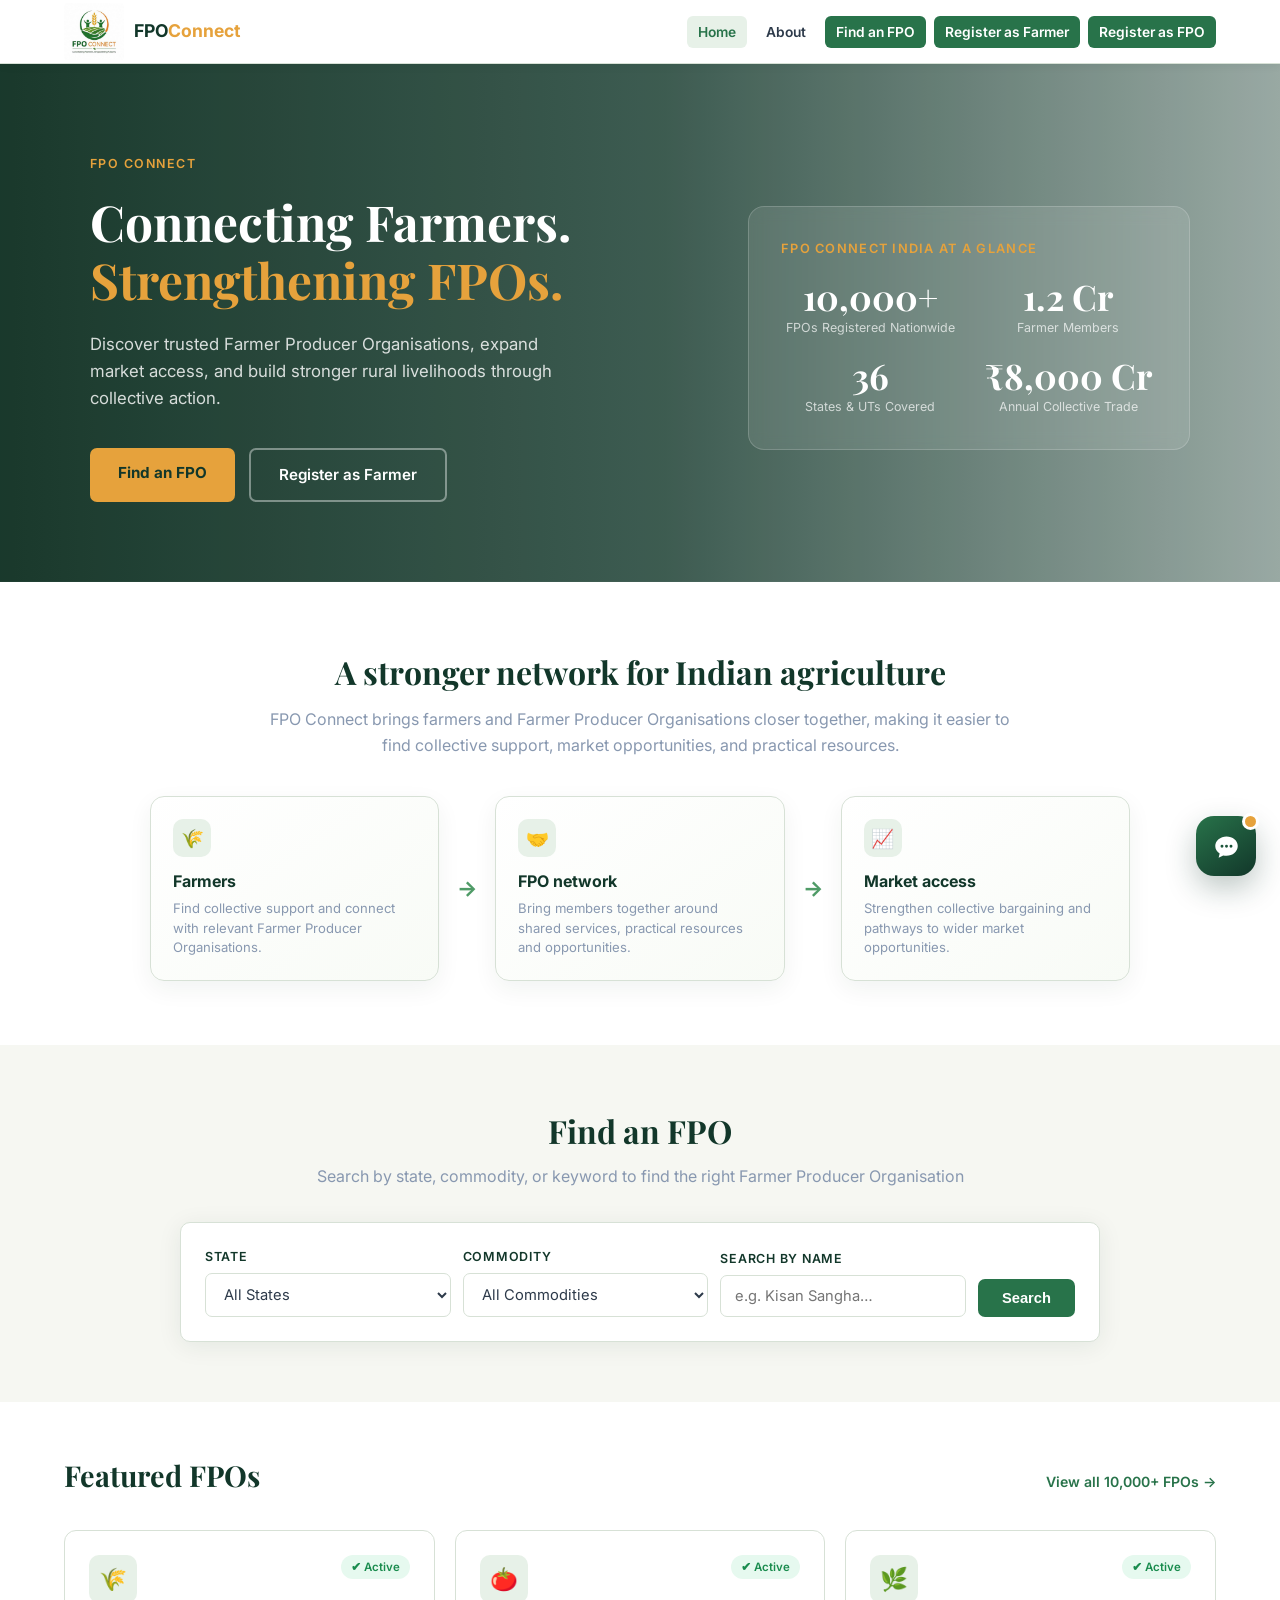
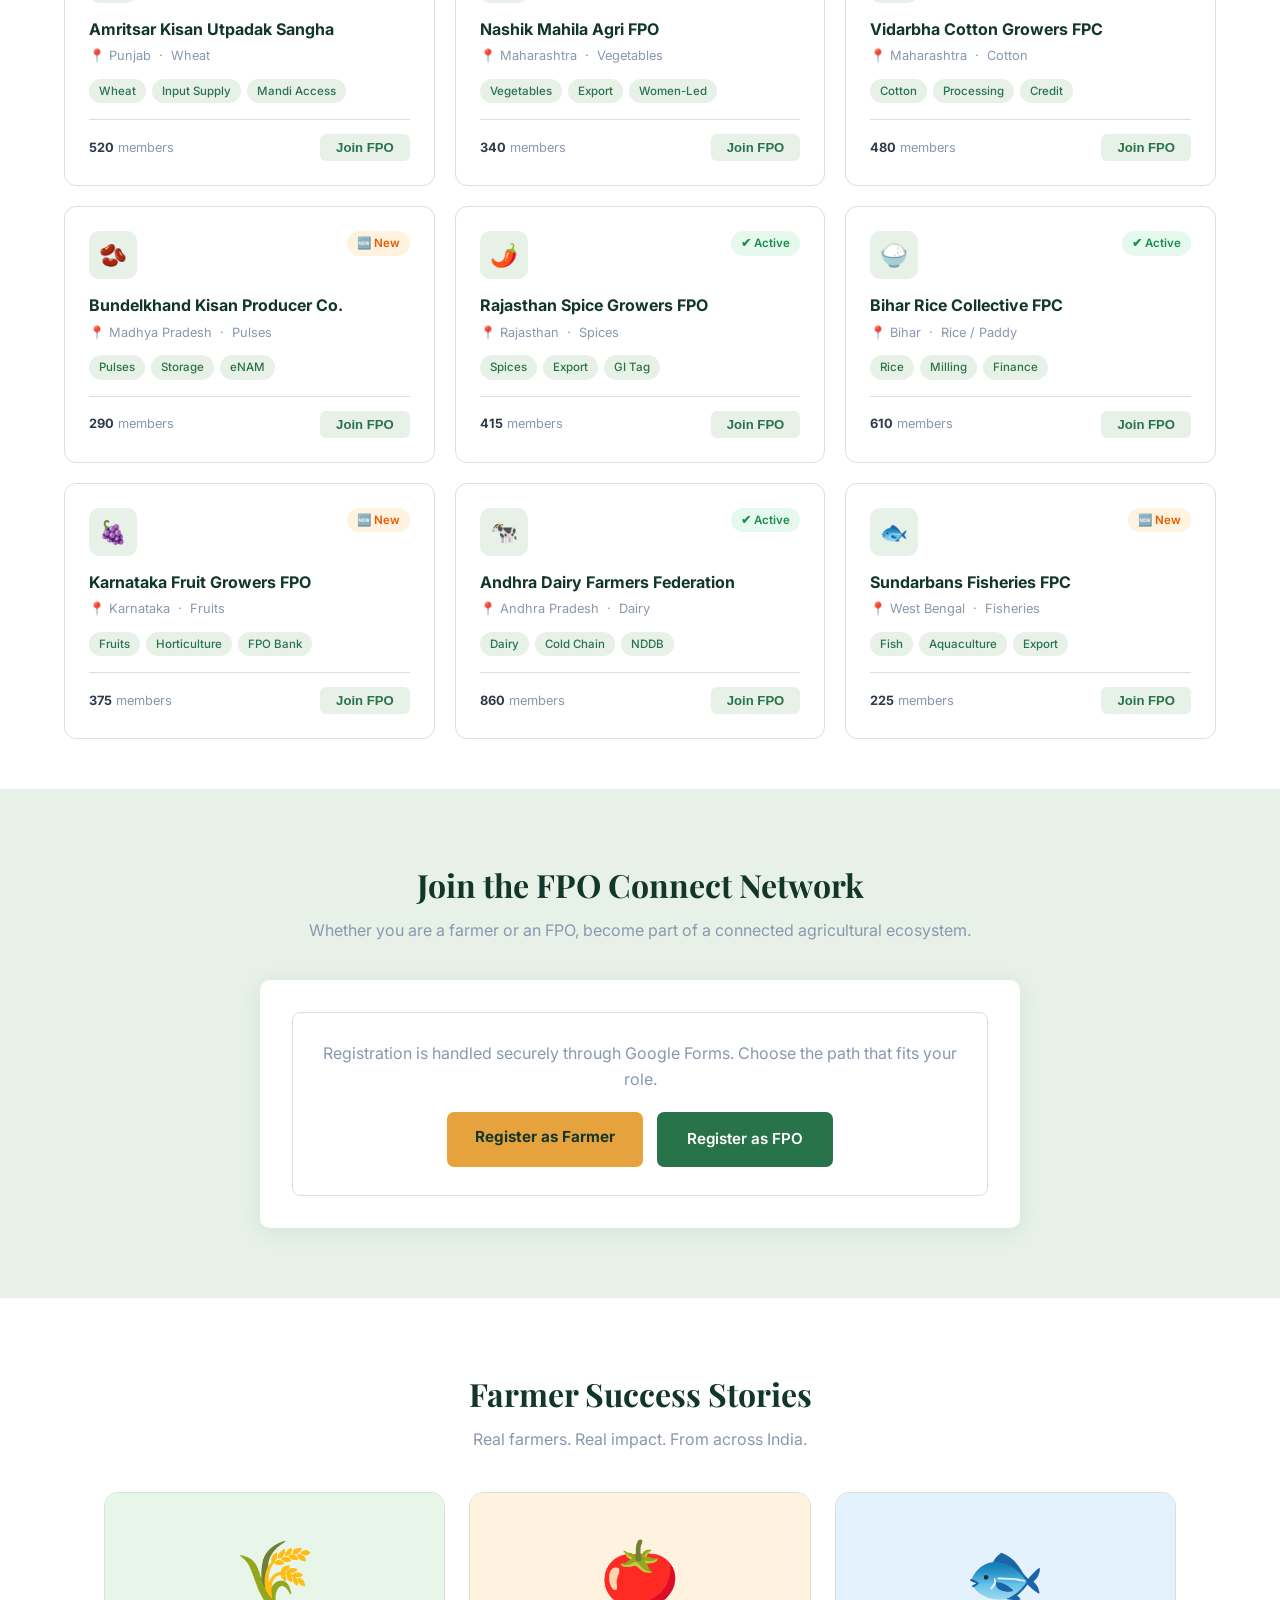
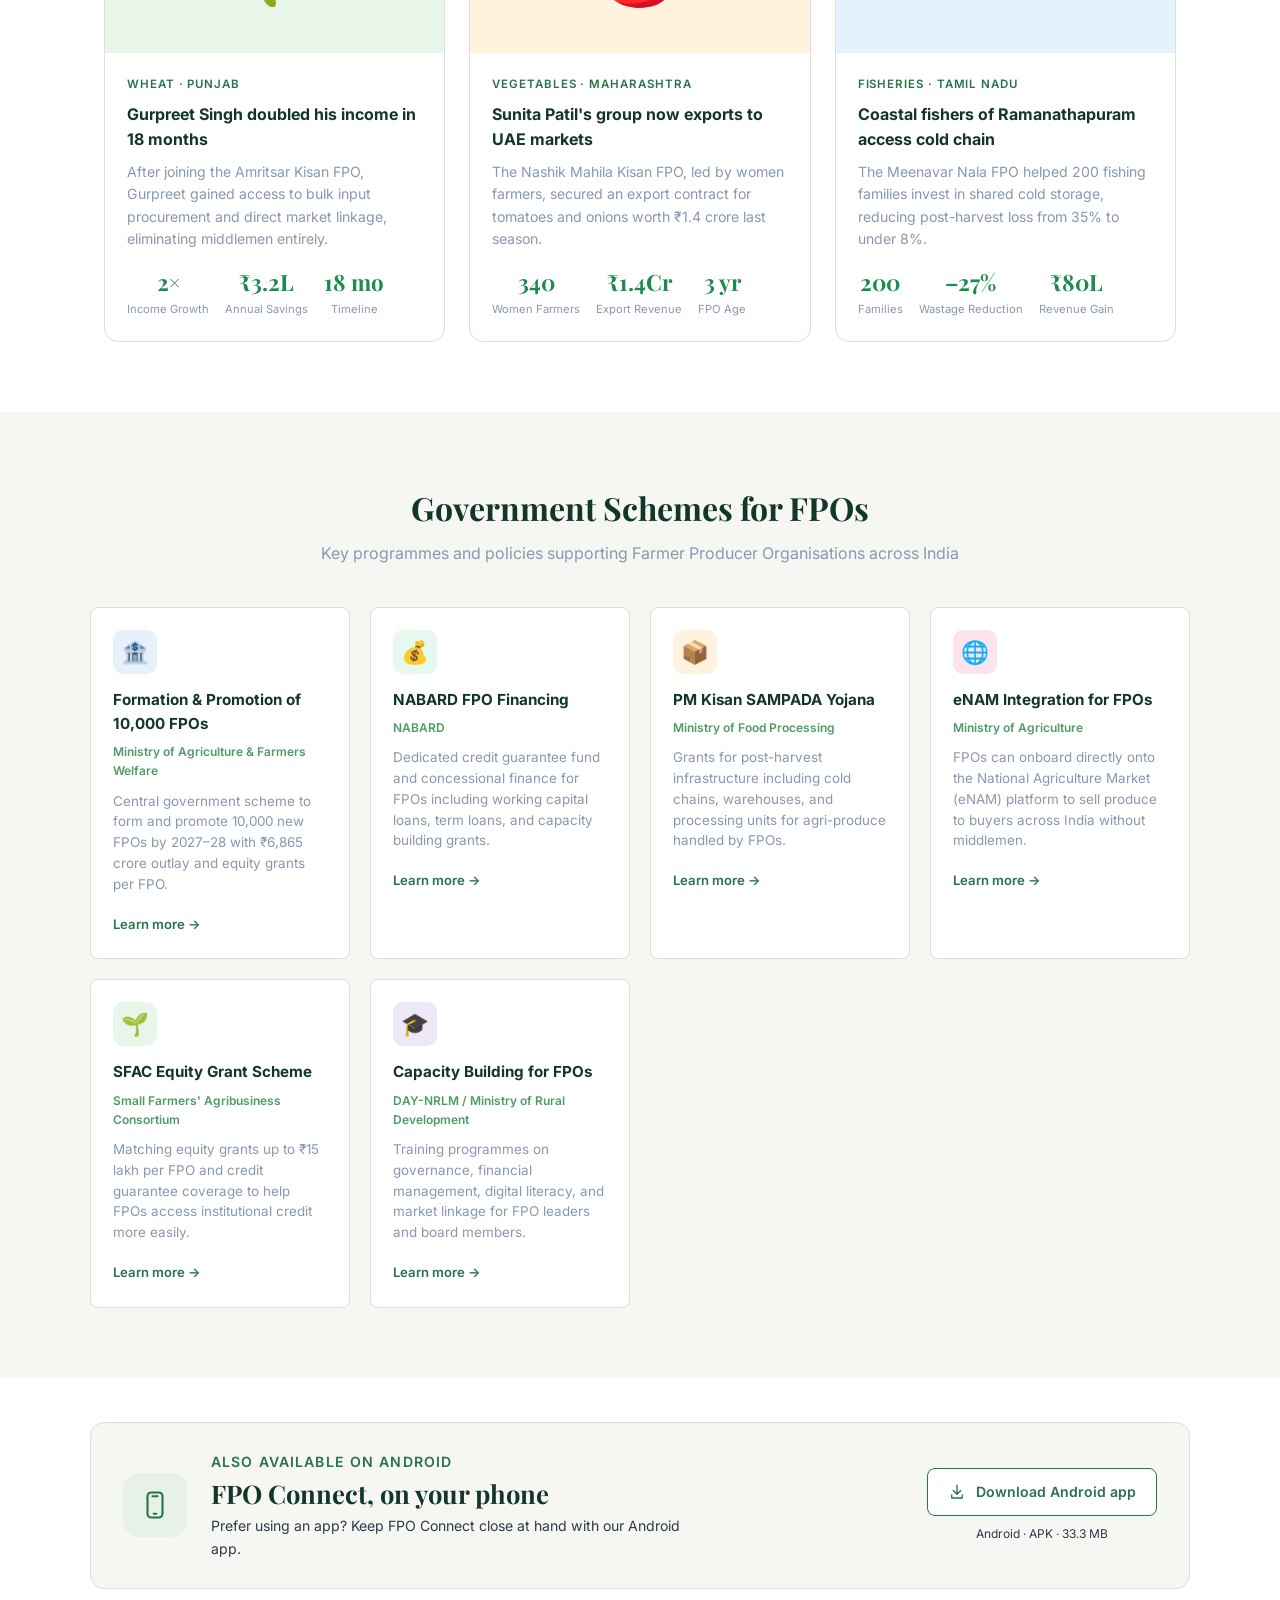
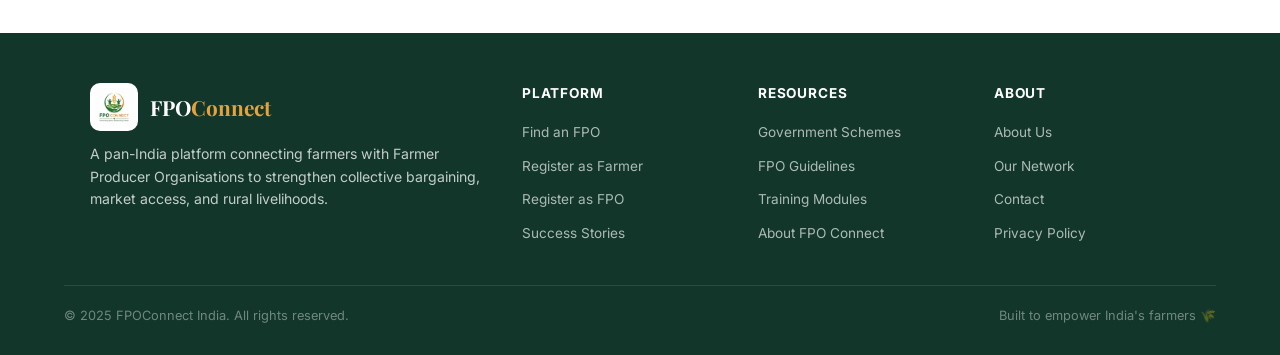
==== commit 05437fdc: "Add Android app download section to index.html and include APK file" ====
--- a/index.html
+++ b/index.html
@@ -173,6 +173,22 @@
   .scheme-desc { font-size: 0.84rem; color: var(--gray-mid); line-height: 1.55; margin-bottom: 16px; }
   .scheme-link { font-size: 0.82rem; font-weight: 600; color: var(--blue-mid); text-decoration: none; }
   .scheme-link:hover { text-decoration: underline; }
+
+  /* APP DOWNLOAD */
+  .app-section { padding: 44px 5%; background: var(--white); }
+  .app-card { max-width: 1100px; margin: 0 auto; padding: 28px 32px; display: flex; align-items: center; gap: 24px; border: 1px solid var(--border); border-radius: 14px; background: var(--gray-light); }
+  .app-icon { flex: 0 0 64px; width: 64px; height: 64px; display: grid; place-items: center; background: var(--blue-pale); color: var(--blue-mid); border-radius: 16px; }
+  .app-icon svg { width: 30px; height: 30px; }
+  .app-copy { flex: 1; }
+  .app-eyebrow { color: var(--blue-mid); font-size: 0.72rem; font-weight: 600; letter-spacing: 0.08em; text-transform: uppercase; margin-bottom: 4px; }
+  .app-copy h2 { font-family: 'Playfair Display', serif; font-size: 1.6rem; color: var(--blue-dark); margin-bottom: 6px; line-height: 1.25; }
+  .app-copy > p { font-size: 0.88rem; max-width: 480px; }
+  .app-actions { flex-shrink: 0; text-align: center; }
+  .app-download { display: inline-flex; align-items: center; justify-content: center; gap: 10px; padding: 12px 20px; border: 1px solid var(--blue-mid); border-radius: 8px; color: var(--blue-mid); background: white; text-decoration: none; font-size: 0.88rem; font-weight: 600; transition: background 0.2s, color 0.2s; }
+  .app-download:hover { color: white; background: var(--blue-mid); }
+  .app-download:focus-visible { outline: 3px solid var(--accent); outline-offset: 4px; }
+  .app-download svg { width: 18px; height: 18px; }
+  .app-details { margin-top: 8px; font-size: 0.75rem; }
 
   /* FOOTER */
   footer { background: var(--blue-dark); color: rgba(255,255,255,0.75); padding: 50px 5% 28px; }
@@ -257,6 +273,9 @@
   .toast.show { transform: translateY(0); opacity: 1; }
 
   @media (max-width: 768px) {
+    .app-card { flex-wrap: wrap; padding: 24px; gap: 18px; }
+    .app-copy { flex-basis: calc(100% - 82px); }
+    .app-actions { width: 100%; text-align: left; padding-left: 82px; }
     .menu-toggle { display: block; }
     .nav-links { display: none; position: absolute; top: 64px; left: 0; right: 0; padding: 12px 5%; background: white; border-bottom: 1px solid var(--border); box-shadow: 0 8px 16px rgba(18,55,42,0.08); flex-direction: column; align-items: stretch; gap: 4px; }
     .nav-links.open { display: flex; }
@@ -276,6 +295,14 @@
     .connection-arrow { transform: rotate(90deg); }
   }
   @media (max-width: 480px) {
+    .app-section { padding: 32px 20px; }
+    .app-card { padding: 22px; gap: 16px; }
+    .app-icon { flex-basis: 48px; width: 48px; height: 48px; border-radius: 12px; }
+    .app-copy { flex-basis: calc(100% - 64px); }
+    .app-copy h2 { font-size: 1.35rem; }
+    .app-actions { padding-left: 0; }
+    .app-download { width: 100%; }
+    .app-details { text-align: center; }
     nav { padding-inline: 16px; }
     .nav-logo-img { width: 50px; height: 50px; }
     .nav-logo-text { font-size: 1rem; }
@@ -519,6 +546,26 @@
 </section>
 
 <!-- FOOTER -->
+<section class="app-section" id="app" aria-labelledby="app-title">
+  <div class="app-card">
+    <div class="app-icon" aria-hidden="true">
+      <svg viewBox="0 0 24 24" fill="none" stroke="currentColor" stroke-width="1.7" stroke-linecap="round" stroke-linejoin="round"><rect x="6" y="2" width="12" height="20" rx="3"/><path d="M10 5h4M11 19h2"/></svg>
+    </div>
+    <div class="app-copy">
+      <p class="app-eyebrow">Also available on Android</p>
+      <h2 id="app-title">FPO Connect, on your phone</h2>
+      <p>Prefer using an app? Keep FPO Connect close at hand with our Android app.</p>
+    </div>
+    <div class="app-actions">
+      <a class="app-download" href="assets/downloads/FPO-Connect.apk" download="FPO-Connect.apk" aria-describedby="app-details">
+        <svg viewBox="0 0 24 24" fill="none" stroke="currentColor" stroke-width="1.8" stroke-linecap="round" stroke-linejoin="round" aria-hidden="true"><path d="M12 3v12m-5-5 5 5 5-5M5 16v4h14v-4"/></svg>
+        Download Android app
+      </a>
+      <p class="app-details" id="app-details">Android · APK · 33.3 MB</p>
+    </div>
+  </div>
+</section>
+
 <footer>
   <div class="footer-inner">
     <div class="footer-brand">
